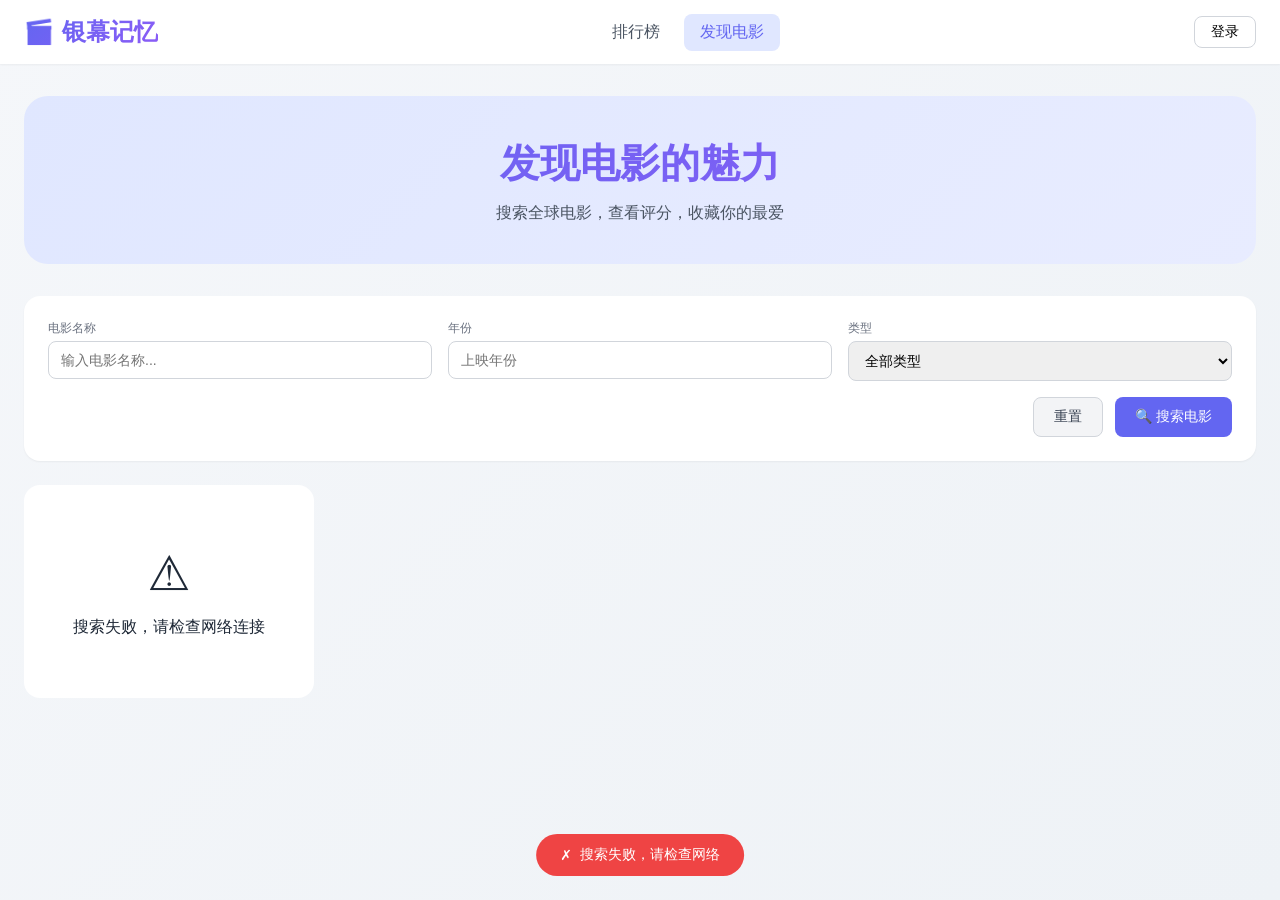
==== src/main/resources/static/dashboard.html @ f0a59bc8 "feat: 完成电影收藏管理系统基础功能 - 实现电影搜索功能（集成TMDB API） - 实现排行榜功能（按评分/按评论数） - 实现用户登录注册功能 - 实现电影收藏、编辑、删除功能 - 实现评价" ====
<!DOCTYPE html>
<html lang="zh-CN">
<head>
  <meta charset="UTF-8">
  <meta name="viewport" content="width=device-width, initial-scale=1.0, user-scalable=yes">
  <title>我的电影 - 银幕记忆</title>
  <link rel="stylesheet" href="css/style.css">
</head>
<body>
<!-- 导航栏 -->
<nav class="navbar">
  <div class="navbar-container">
    <div class="logo" onclick="window.location.href='dashboard.html'">🎬 银幕记忆</div>
    <div class="nav-links">
      <a href="dashboard.html" class="active">我的电影</a>
      <div class="user-info">
        <span class="username" id="username"></span>
        <button class="logout-btn" onclick="logout()">退出</button>
      </div>
    </div>
  </div>
</nav>

<div class="container">
  <!-- 添加电影按钮 -->
  <div style="display: flex; justify-content: space-between; align-items: center; margin-bottom: 20px;">
    <h2>我的电影收藏</h2>
    <button class="btn btn-primary" id="addMovieBtn">+ 添加电影</button>
  </div>

  <!-- 筛选区域 -->
  <div class="filter-section">
    <div class="search-bar">
      <input type="text" id="searchKeyword" class="search-input" placeholder="搜索电影名称...">
      <button class="btn btn-primary" id="searchBtn">搜索</button>
    </div>

    <div id="advancedFilters" style="display: none;">
      <div class="advanced-filters">
        <div class="filter-item">
          <label class="form-label">导演/演员</label>
          <input type="text" id="filterDirector" class="form-input" placeholder="输入导演或演员姓名">
        </div>
        <div class="filter-item">
          <label class="form-label">评分区间</label>
          <select id="filterRating" class="form-select">
            <option value="">全部</option>
            <option value="4.5">4.5星及以上</option>
            <option value="4">4星及以上</option>
            <option value="3.5">3.5星及以上</option>
            <option value="3">3星及以上</option>
          </select>
        </div>
        <div class="filter-item">
          <label class="form-label">地区</label>
          <select id="filterRegion" class="form-select">
            <option value="">全部</option>
            <option value="美国">美国</option>
            <option value="中国">中国</option>
            <option value="日本">日本</option>
            <option value="韩国">韩国</option>
          </select>
        </div>
        <div class="filter-item">
          <label class="form-label">类型</label>
          <select id="filterGenre" class="form-select">
            <option value="">全部</option>
            <option value="动作">动作</option>
            <option value="喜剧">喜剧</option>
            <option value="爱情">爱情</option>
            <option value="科幻">科幻</option>
            <option value="悬疑">悬疑</option>
            <option value="剧情">剧情</option>
            <option value="动画">动画</option>
          </select>
        </div>
      </div>
    </div>

    <div class="filter-actions">
      <button class="btn btn-secondary" id="toggleFiltersBtn">高级筛选</button>
      <button class="btn btn-secondary" id="resetFiltersBtn">重置</button>
      <button class="btn btn-primary" id="applyFiltersBtn">查询</button>
    </div>
  </div>

  <!-- 电影网格 -->
  <div id="moviesGrid" class="movies-grid"></div>

  <!-- 分页 -->
  <div id="pagination" class="pagination"></div>
</div>

<!-- 添加/编辑电影模态框 -->
<div id="movieModal" class="modal">
  <div class="modal-content">
    <div class="modal-header">
      <h3 class="modal-title" id="modalTitle">添加电影</h3>
      <button class="modal-close" id="closeModalBtn">&times;</button>
    </div>
    <div class="modal-body">
      <form id="movieForm">
        <input type="hidden" id="editCollectionId">

        <div class="tabs">
          <button type="button" class="tab-btn active" data-tab="manual">手动录入</button>
          <button type="button" class="tab-btn" data-tab="api">API拉取</button>
        </div>

        <!-- 手动录入 -->
        <div id="manualTab" class="tab-pane active">
          <div class="form-group">
            <label class="form-label">电影名称 *</label>
            <input type="text" id="movieName" class="form-input" placeholder="请输入电影名称">
          </div>
          <div class="form-group">
            <label class="form-label">导演/演员</label>
            <input type="text" id="director" class="form-input" placeholder="请输入导演和演员姓名">
          </div>
          <div class="form-group">
            <label class="form-label">上映年份</label>
            <input type="number" id="year" class="form-input" placeholder="四位数字，如1994">
          </div>
          <div class="form-group">
            <label class="form-label">地区</label>
            <input type="text" id="region" class="form-input" placeholder="如：美国、中国">
          </div>
          <div class="form-group">
            <label class="form-label">类型</label>
            <input type="text" id="genre" class="form-input" placeholder="如：动作、喜剧">
          </div>
          <div class="form-group">
            <label class="form-label">海报链接</label>
            <input type="url" id="posterUrl" class="form-input" placeholder="请输入海报图片URL">
          </div>
        </div>

        <!-- API拉取 -->
        <div id="apiTab" class="tab-pane">
          <div class="form-group">
            <label class="form-label">搜索电影</label>
            <div style="display: flex; gap: 12px;">
              <input type="text" id="apiSearchKeyword" class="form-input" placeholder="输入电影名称">
              <button type="button" class="btn btn-primary" id="searchTMDBBtn">搜索</button>
            </div>
          </div>
          <div id="tmdbResults" style="max-height: 300px; overflow-y: auto;"></div>
        </div>

        <div class="form-group">
          <label class="form-label">个人评分</label>
          <div id="ratingStars"></div>
          <input type="hidden" id="personalRating" value="0">
        </div>

        <div class="form-group">
          <label class="form-label">观影状态</label>
          <select id="watchStatus" class="form-select">
            <option value="想看">想看</option>
            <option value="已看">已看</option>
            <option value="不感兴趣">不感兴趣</option>
          </select>
        </div>

        <div class="form-group">
          <label class="form-label">私人影评</label>
          <textarea id="privateReview" class="form-textarea" placeholder="写下你的私人观影感受（仅自己可见）"></textarea>
        </div>
      </form>
    </div>
    <div class="modal-footer">
      <button class="btn btn-secondary" id="cancelModalBtn">取消</button>
      <button class="btn btn-primary" id="saveMovieBtn">保存</button>
    </div>
  </div>
</div>

<!-- 删除确认模态框 -->
<div id="deleteModal" class="modal">
  <div class="modal-content" style="max-width: 400px;">
    <div class="modal-header">
      <h3 class="modal-title">确认删除</h3>
      <button class="modal-close" id="closeDeleteModalBtn">&times;</button>
    </div>
    <div class="modal-body">
      <p>确定要删除该电影收藏吗？此操作不可恢复。</p>
    </div>
    <div class="modal-footer">
      <button class="btn btn-secondary" id="cancelDeleteBtn">取消</button>
      <button class="btn btn-danger" id="confirmDeleteBtn">确认删除</button>
    </div>
  </div>
</div>

<script src="js/api.js"></script>
<script src="js/common.js"></script>
<script>
  // 全局变量
  let currentMovies = [];
  let currentPage = 1;
  let pageSize = 12;
  let deleteTargetId = null;
  let currentRating = 0;
  let filtersVisible = false;

  // 页面初始化
  document.addEventListener('DOMContentLoaded', () => {
    const user = getCurrentUser();
    if (!user) {
      window.location.href = 'index.html';
      return;
    }
    document.getElementById('username').textContent = user.username || '用户';
    initRatingStars();
    loadMovies();
    bindEvents();
  });

  // 初始化评分星星
  function initRatingStars() {
    const container = document.getElementById('ratingStars');
    if (!container) return;
    container.innerHTML = '';

    for (let i = 1; i <= 5; i++) {
      const star = document.createElement('span');
      star.className = 'star';
      star.innerHTML = '☆';
      star.style.fontSize = '24px';
      star.style.cursor = 'pointer';
      star.onclick = () => setRating(i);
      container.appendChild(star);
    }
  }

  function setRating(value) {
    currentRating = value;
    document.getElementById('personalRating').value = value;
    const stars = document.querySelectorAll('#ratingStars .star');
    stars.forEach((star, index) => {
      star.innerHTML = index < value ? '★' : '☆';
    });
  }

  // 加载电影列表
  async function loadMovies() {
    try {
      const result = await movieAPI.getAllMovies();
      if (result.code === 200) {
        currentMovies = result.data || [];
        renderMovies();
      } else {
        showToast(result.message || '加载失败', 'error');
      }
    } catch (error) {
      console.error('加载电影失败:', error);
      showToast('加载电影列表失败', 'error');
    }
  }

  // 渲染电影网格
  function renderMovies() {
    const start = (currentPage - 1) * pageSize;
    const end = start + pageSize;
    const pageMovies = currentMovies.slice(start, end);
    const grid = document.getElementById('moviesGrid');

    if (pageMovies.length === 0) {
      grid.innerHTML = `
                    <div class="empty-state" style="grid-column: 1/-1;">
                        <div class="empty-state-icon">🎬</div>
                        <p class="empty-state-text">暂无收藏，快去添加电影吧</p>
                        <button class="btn btn-primary" id="emptyAddBtn">+ 添加电影</button>
                    </div>
                `;
      const emptyAddBtn = document.getElementById('emptyAddBtn');
      if (emptyAddBtn) emptyAddBtn.onclick = () => openAddMovieModal();
      document.getElementById('pagination').innerHTML = '';
      return;
    }

    grid.innerHTML = pageMovies.map(movie => `
                <div class="card movie-card" data-movieid="${movie.movieId}">
                    <img src="${movie.posterUrl || 'https://via.placeholder.com/300x400?text=No+Poster'}"
                         class="movie-poster"
                         alt="${escapeHtml(movie.movieName)}"
                         onerror="this.src='https://via.placeholder.com/300x400?text=No+Poster'">
                    <div class="movie-info">
                        <h3 class="movie-title">${escapeHtml(movie.movieName)}</h3>
                        <p class="movie-director">${escapeHtml(movie.director || '未知导演')}</p>
                        <p class="movie-year">${movie.year || '未知年份'}</p>
                        <div style="display: flex; justify-content: space-between; align-items: center; margin-top: 8px;">
                            <div>${renderStars(movie.personalRating || 0, 'small')}</div>
                            <span class="watch-status ${movie.watchStatus}">${movie.watchStatus}</span>
                        </div>
                        <div style="display: flex; gap: 8px; margin-top: 12px;">
                            <button class="btn btn-secondary btn-sm edit-movie" data-id="${movie.collectionId}">编辑</button>
                            <button class="btn btn-danger btn-sm delete-movie" data-id="${movie.collectionId}">删除</button>
                        </div>
                    </div>
                </div>
            `).join('');

    // 绑定卡片点击事件
    document.querySelectorAll('.movie-card').forEach(card => {
      card.onclick = (e) => {
        if (e.target.classList.contains('edit-movie') ||
                e.target.classList.contains('delete-movie')) return;
        const movieId = card.dataset.movieid;
        window.location.href = `movie-detail.html?id=${movieId}`;
      };
    });

    // 绑定编辑按钮
    document.querySelectorAll('.edit-movie').forEach(btn => {
      btn.onclick = (e) => {
        e.stopPropagation();
        openEditMovieModal(parseInt(btn.dataset.id));
      };
    });

    // 绑定删除按钮
    document.querySelectorAll('.delete-movie').forEach(btn => {
      btn.onclick = (e) => {
        e.stopPropagation();
        openDeleteModal(parseInt(btn.dataset.id));
      };
    });

    renderPagination();
  }

  function renderPagination() {
    const totalPages = Math.ceil(currentMovies.length / pageSize);
    if (totalPages <= 1) {
      document.getElementById('pagination').innerHTML = '';
      return;
    }
    let html = '';
    for (let i = 1; i <= totalPages; i++) {
      html += `<button class="page-btn ${i === currentPage ? 'active' : ''}" data-page="${i}">${i}</button>`;
    }
    document.getElementById('pagination').innerHTML = html;
    document.querySelectorAll('.page-btn').forEach(btn => {
      btn.onclick = () => {
        currentPage = parseInt(btn.dataset.page);
        renderMovies();
      };
    });
  }

  // 搜索功能
  async function searchMovies() {
    const keyword = document.getElementById('searchKeyword').value;
    if (!keyword) {
      await loadMovies();
      return;
    }

    try {
      const result = await movieAPI.searchMovies({ keyword });
      if (result.code === 200) {
        currentMovies = result.data || [];
        currentPage = 1;
        renderMovies();
      } else {
        showToast(result.message, 'error');
      }
    } catch (error) {
      console.error('搜索失败:', error);
      showToast('搜索失败', 'error');
    }
  }

  // 高级筛选
  async function applyFilters() {
    const params = {
      director: document.getElementById('filterDirector').value,
      minRating: document.getElementById('filterRating').value,
      region: document.getElementById('filterRegion').value,
      genre: document.getElementById('filterGenre').value
    };

    // 过滤空值
    Object.keys(params).forEach(key => {
      if (!params[key] || params[key] === '全部') {
        delete params[key];
      }
    });

    try {
      const result = await movieAPI.searchMovies(params);
      if (result.code === 200) {
        currentMovies = result.data || [];
        currentPage = 1;
        renderMovies();
      } else {
        showToast(result.message, 'error');
      }
    } catch (error) {
      console.error('筛选失败:', error);
      showToast('筛选失败', 'error');
    }
  }

  function resetFilters() {
    document.getElementById('searchKeyword').value = '';
    document.getElementById('filterDirector').value = '';
    document.getElementById('filterRating').value = '';
    document.getElementById('filterRegion').value = '';
    document.getElementById('filterGenre').value = '';
    loadMovies();
  }

  function toggleAdvancedFilters() {
    const filters = document.getElementById('advancedFilters');
    filtersVisible = !filtersVisible;
    filters.style.display = filtersVisible ? 'block' : 'none';
    document.getElementById('toggleFiltersBtn').textContent = filtersVisible ? '收起筛选' : '高级筛选';
  }

  // 模态框操作
  function openAddMovieModal() {
    document.getElementById('modalTitle').textContent = '添加电影';
    document.getElementById('movieForm').reset();
    document.getElementById('editCollectionId').value = '';
    currentRating = 0;
    updateRatingStarsDisplay();
    document.getElementById('movieModal').classList.add('show');
  }

  function openEditMovieModal(collectionId) {
    const movie = currentMovies.find(m => m.collectionId === collectionId);
    if (!movie) return;

    document.getElementById('modalTitle').textContent = '编辑电影';
    document.getElementById('editCollectionId').value = movie.collectionId;
    document.getElementById('movieName').value = movie.movieName || '';
    document.getElementById('director').value = movie.director || '';
    document.getElementById('year').value = movie.year || '';
    document.getElementById('region').value = movie.region || '';
    document.getElementById('genre').value = movie.genre || '';
    document.getElementById('posterUrl').value = movie.posterUrl || '';
    document.getElementById('watchStatus').value = movie.watchStatus || '想看';
    document.getElementById('privateReview').value = movie.privateReview || '';
    currentRating = movie.personalRating || 0;
    updateRatingStarsDisplay();
    document.getElementById('movieModal').classList.add('show');
  }

  function updateRatingStarsDisplay() {
    const stars = document.querySelectorAll('#ratingStars .star');
    stars.forEach((star, index) => {
      star.innerHTML = index < currentRating ? '★' : '☆';
    });
    document.getElementById('personalRating').value = currentRating;
  }

  function closeMovieModal() {
    document.getElementById('movieModal').classList.remove('show');
  }

  // 保存电影
  async function saveMovie() {
    const collectionId = document.getElementById('editCollectionId').value;

    const movieData = {
      movieName: document.getElementById('movieName').value,
      director: document.getElementById('director').value,
      year: document.getElementById('year').value,
      region: document.getElementById('region').value,
      genre: document.getElementById('genre').value,
      posterUrl: document.getElementById('posterUrl').value,
      personalRating: currentRating,
      watchStatus: document.getElementById('watchStatus').value,
      privateReview: document.getElementById('privateReview').value
    };

    if (!movieData.movieName) {
      showToast('请填写电影名称', 'error');
      return;
    }

    try {
      let result;
      if (collectionId) {
        result = await movieAPI.updateMovie(collectionId, movieData);
      } else {
        result = await movieAPI.addMovie(movieData);
      }

      if (result.code === 200) {
        showToast(result.message, 'success');
        closeMovieModal();
        await loadMovies();
      } else {
        showToast(result.message, 'error');
      }
    } catch (error) {
      console.error('保存失败:', error);
      showToast('保存失败', 'error');
    }
  }

  // 删除电影
  function openDeleteModal(collectionId) {
    deleteTargetId = collectionId;
    document.getElementById('deleteModal').classList.add('show');
  }

  function closeDeleteModal() {
    deleteTargetId = null;
    document.getElementById('deleteModal').classList.remove('show');
  }

  async function confirmDelete() {
    if (!deleteTargetId) return;

    try {
      const result = await movieAPI.deleteMovie(deleteTargetId);
      if (result.code === 200) {
        showToast('删除成功', 'success');
        closeDeleteModal();
        await loadMovies();
      } else {
        showToast(result.message, 'error');
      }
    } catch (error) {
      console.error('删除失败:', error);
      showToast('删除失败', 'error');
    }
  }

  // TMDB 搜索模拟
  async function searchTMDB() {
    const keyword = document.getElementById('apiSearchKeyword').value;
    if (!keyword) {
      showToast('请输入电影名称', 'warning');
      return;
    }

    // 注意：TMDB API 需要后端实现代理调用
    // 这里模拟搜索结果，实际应调用后端 /api/tmdb/search 接口
    showToast('TMDB功能需要后端实现代理接口', 'info');

    const container = document.getElementById('tmdbResults');
    container.innerHTML = `
                <div style="text-align: center; padding: 20px; color: var(--gray-500);">
                    请在后端实现 TMDB API 代理接口<br>
                    接口地址: /api/tmdb/search?keyword=${encodeURIComponent(keyword)}
                </div>
            `;
  }

  function selectTMDBMovie(title, year) {
    document.getElementById('movieName').value = title;
    document.getElementById('year').value = year;
    showToast(`已选择：${title}`, 'success');
  }

  // 标签页切换
  function switchTab(tab) {
    const manualTab = document.getElementById('manualTab');
    const apiTab = document.getElementById('apiTab');
    const tabBtns = document.querySelectorAll('.tab-btn');

    tabBtns.forEach(btn => {
      btn.classList.remove('active');
      if (btn.dataset.tab === tab) btn.classList.add('active');
    });

    if (tab === 'manual') {
      manualTab.classList.add('active');
      apiTab.classList.remove('active');
    } else {
      manualTab.classList.remove('active');
      apiTab.classList.add('active');
    }
  }

  // 绑定事件
  function bindEvents() {
    document.getElementById('addMovieBtn')?.addEventListener('click', openAddMovieModal);
    document.getElementById('searchBtn')?.addEventListener('click', searchMovies);
    document.getElementById('resetFiltersBtn')?.addEventListener('click', resetFilters);
    document.getElementById('applyFiltersBtn')?.addEventListener('click', applyFilters);
    document.getElementById('toggleFiltersBtn')?.addEventListener('click', toggleAdvancedFilters);
    document.getElementById('closeModalBtn')?.addEventListener('click', closeMovieModal);
    document.getElementById('cancelModalBtn')?.addEventListener('click', closeMovieModal);
    document.getElementById('saveMovieBtn')?.addEventListener('click', saveMovie);
    document.getElementById('closeDeleteModalBtn')?.addEventListener('click', closeDeleteModal);
    document.getElementById('cancelDeleteBtn')?.addEventListener('click', closeDeleteModal);
    document.getElementById('confirmDeleteBtn')?.addEventListener('click', confirmDelete);
    document.getElementById('searchTMDBBtn')?.addEventListener('click', searchTMDB);

    document.querySelectorAll('.tab-btn').forEach(btn => {
      btn.addEventListener('click', () => switchTab(btn.dataset.tab));
    });
  }
</script>
</body>
</html>
---- src/main/resources/static/css/style.css ----
/* ==================== 全局样式 ==================== */
* {
  margin: 0;
  padding: 0;
  box-sizing: border-box;
}

:root {
  --primary: #6366f1;
  --primary-dark: #4f46e5;
  --primary-light: #e0e7ff;
  --secondary: #8b5cf6;
  --success: #10b981;
  --danger: #ef4444;
  --warning: #f59e0b;
  --info: #3b82f6;
  --dark: #1f2937;
  --gray-100: #f3f4f6;
  --gray-200: #e5e7eb;
  --gray-300: #d1d5db;
  --gray-400: #9ca3af;
  --gray-500: #6b7280;
  --gray-600: #4b5563;
  --gray-700: #374151;
  --gray-800: #1f2937;
  --white: #ffffff;
  --radius-sm: 8px;
  --radius-md: 12px;
  --radius-lg: 16px;
  --radius-xl: 24px;
  --shadow-sm: 0 1px 2px 0 rgb(0 0 0 / 0.05);
  --shadow-md: 0 4px 6px -1px rgb(0 0 0 / 0.1);
  --shadow-lg: 0 10px 15px -3px rgb(0 0 0 / 0.1);
  --shadow-xl: 0 20px 25px -5px rgb(0 0 0 / 0.1);
}

body {
  font-family: 'Inter', system-ui, -apple-system, 'Segoe UI', sans-serif;
  background: linear-gradient(135deg, #f5f7fa 0%, #eef2f6 100%);
  min-height: 100vh;
  color: var(--dark);
}

/* ==================== 导航栏 ==================== */
.navbar {
  background: var(--white);
  box-shadow: var(--shadow-sm);
  position: sticky;
  top: 0;
  z-index: 100;
}

.navbar-container {
  max-width: 1400px;
  margin: 0 auto;
  padding: 0 24px;
  display: flex;
  justify-content: space-between;
  align-items: center;
  height: 64px;
}

.logo {
  font-size: 1.5rem;
  font-weight: 700;
  background: linear-gradient(135deg, var(--primary), var(--secondary));
  -webkit-background-clip: text;
  background-clip: text;
  color: transparent;
  cursor: pointer;
}

.nav-links {
  display: flex;
  align-items: center;
  gap: 24px;
}

.nav-links a {
  text-decoration: none;
  color: var(--gray-600);
  font-weight: 500;
  transition: color 0.2s;
}

.nav-links a:hover,
.nav-links a.active {
  color: var(--primary);
}

/* 导航菜单（发现电影/我的收藏等） */
.nav-menu {
  display: flex;
  gap: 8px;
  margin-left: 40px;
}

.nav-menu a {
  padding: 8px 16px;
  border-radius: var(--radius-sm);
  text-decoration: none;
  color: var(--gray-600);
  transition: all 0.2s;
}

.nav-menu a:hover,
.nav-menu a.active {
  background: var(--primary-light);
  color: var(--primary);
}

.user-info {
  display: flex;
  align-items: center;
  gap: 16px;
}

.username {
  font-weight: 500;
  color: var(--gray-700);
}

.logout-btn {
  background: none;
  border: 1px solid var(--gray-300);
  padding: 6px 16px;
  border-radius: var(--radius-sm);
  cursor: pointer;
  font-size: 0.875rem;
  transition: all 0.2s;
}

.logout-btn:hover {
  background: var(--danger);
  color: white;
  border-color: var(--danger);
}

/* ==================== 容器 ==================== */
.container {
  max-width: 1400px;
  margin: 0 auto;
  padding: 32px 24px;
}

/* ==================== 卡片 ==================== */
.card {
  background: var(--white);
  border-radius: var(--radius-lg);
  box-shadow: var(--shadow-sm);
  transition: transform 0.2s, box-shadow 0.2s;
}

.card:hover {
  box-shadow: var(--shadow-md);
}

/* ==================== 电影网格 & 卡片 ==================== */
.movies-grid {
  display: grid;
  grid-template-columns: repeat(auto-fill, minmax(260px, 1fr));
  gap: 24px;
  margin-top: 24px;
}

.movie-card {
  cursor: pointer;
  overflow: hidden;
  transition: all 0.3s;
}

.movie-card:hover {
  transform: translateY(-4px);
  box-shadow: var(--shadow-lg);
}

.movie-poster {
  width: 100%;
  height: 360px;
  object-fit: cover;
  border-radius: var(--radius-md);
}

.movie-info {
  padding: 16px;
}

.movie-title {
  font-size: 1.1rem;
  font-weight: 600;
  margin-bottom: 4px;
  overflow: hidden;
  text-overflow: ellipsis;
  white-space: nowrap;
}

.movie-director,
.movie-year {
  font-size: 0.8rem;
  color: var(--gray-500);
}

/* ==================== 表单样式 ==================== */
.form-group {
  margin-bottom: 20px;
}

.form-label {
  display: block;
  font-size: 0.875rem;
  font-weight: 500;
  margin-bottom: 8px;
  color: var(--gray-700);
}

.form-input,
.form-select,
.form-textarea {
  width: 100%;
  padding: 10px 14px;
  border: 1px solid var(--gray-300);
  border-radius: var(--radius-sm);
  font-size: 0.875rem;
  transition: all 0.2s;
}

.form-input:focus,
.form-select:focus,
.form-textarea:focus {
  outline: none;
  border-color: var(--primary);
  box-shadow: 0 0 0 3px var(--primary-light);
}

.form-textarea {
  min-height: 100px;
  resize: vertical;
}

.form-hint {
  display: block;
  font-size: 0.75rem;
  color: var(--gray-400);
  margin-top: 4px;
}

/* ==================== 按钮样式 ==================== */
.btn {
  display: inline-flex;
  align-items: center;
  justify-content: center;
  gap: 8px;
  padding: 10px 20px;
  font-size: 0.875rem;
  font-weight: 500;
  border: none;
  border-radius: var(--radius-sm);
  cursor: pointer;
  transition: all 0.2s;
}

.btn-primary {
  background: var(--primary);
  color: white;
}

.btn-primary:hover {
  background: var(--primary-dark);
  transform: translateY(-1px);
}

.btn-secondary {
  background: var(--gray-100);
  color: var(--gray-700);
  border: 1px solid var(--gray-300);
}

.btn-secondary:hover {
  background: var(--gray-200);
}

.btn-danger {
  background: var(--danger);
  color: white;
}

.btn-danger:hover {
  background: #dc2626;
}

.btn-success {
  background: var(--success);
  color: white;
}

.btn-sm {
  padding: 6px 12px;
  font-size: 0.75rem;
}

.btn-block {
  width: 100%;
}

/* ==================== 筛选区域 ==================== */
.filter-section {
  background: var(--white);
  border-radius: var(--radius-lg);
  padding: 20px;
  margin-bottom: 24px;
}

.search-bar {
  display: flex;
  gap: 12px;
  margin-bottom: 16px;
  width: 100%;
}

.search-bar input {
  flex: 1;
  min-width: 0;  /* 防止 flex 溢出 */
  padding: 10px 14px;
  border: 1px solid var(--gray-300);
  border-radius: var(--radius-sm);
  font-size: 0.875rem;
}

.search-bar input:focus {
  outline: none;
  border-color: var(--primary);
  box-shadow: 0 0 0 3px var(--primary-light);
}

.search-bar .btn {
  flex-shrink: 0;  /* 按钮宽度不变 */
}

.search-input {
  flex: 1;
  padding: 10px 14px;
  border: 1px solid var(--gray-300);
  border-radius: var(--radius-sm);
  font-size: 0.875rem;
}

.advanced-filters {
  display: flex;
  flex-wrap: wrap;
  gap: 16px;
  margin-bottom: 16px;
}

.filter-item {
  flex: 1;
  min-width: 150px;
}

.filter-actions {
  display: flex;
  gap: 12px;
  justify-content: flex-end;
}

/* ==================== 分页 ==================== */
.pagination {
  display: flex;
  justify-content: center;
  gap: 8px;
  margin-top: 32px;
}

.page-btn {
  padding: 8px 14px;
  border: 1px solid var(--gray-300);
  background: var(--white);
  border-radius: var(--radius-sm);
  cursor: pointer;
  transition: all 0.2s;
}

.page-btn:hover {
  border-color: var(--primary);
  color: var(--primary);
}

.page-btn.active {
  background: var(--primary);
  color: white;
  border-color: var(--primary);
}

/* ==================== 星星评分组件 ==================== */
.stars-container {
  display: inline-flex;
  gap: 4px;
}

.star {
  font-size: 20px;
  cursor: pointer;
  transition: all 0.2s;
  color: var(--gray-400);
}

.star.active {
  color: #fbbf24;
}

.star-large {
  font-size: 28px;
}

.star-small {
  font-size: 14px;
}

/* ==================== 模态框 ==================== */
.modal {
  display: none;
  position: fixed;
  top: 0;
  left: 0;
  width: 100%;
  height: 100%;
  background: rgba(0, 0, 0, 0.5);
  z-index: 1000;
  align-items: center;
  justify-content: center;
}

.modal.show {
  display: flex;
}

.modal-content {
  background: var(--white);
  border-radius: var(--radius-lg);
  max-width: 600px;
  width: 90%;
  max-height: 85vh;
  overflow-y: auto;
  animation: modalSlideIn 0.3s ease;
}

@keyframes modalSlideIn {
  from {
    opacity: 0;
    transform: translateY(-30px);
  }
  to {
    opacity: 1;
    transform: translateY(0);
  }
}

.modal-header {
  display: flex;
  justify-content: space-between;
  align-items: center;
  padding: 20px 24px;
  border-bottom: 1px solid var(--gray-200);
}

.modal-title {
  font-size: 1.25rem;
  font-weight: 600;
}

.modal-close {
  background: none;
  border: none;
  font-size: 24px;
  cursor: pointer;
  color: var(--gray-400);
  transition: color 0.2s;
}

.modal-close:hover {
  color: var(--danger);
}

.modal-body {
  padding: 24px;
}

.modal-footer {
  padding: 16px 24px;
  border-top: 1px solid var(--gray-200);
  display: flex;
  justify-content: flex-end;
  gap: 12px;
}

/* ==================== 标签页 ==================== */
.tabs {
  display: flex;
  gap: 12px;
  margin-bottom: 20px;
}

.tab-btn {
  flex: 1;
  padding: 10px;
  background: var(--gray-100);
  border: 1px solid var(--gray-300);
  border-radius: var(--radius-sm);
  cursor: pointer;
  font-size: 0.875rem;
  transition: all 0.2s;
}

.tab-btn.active {
  background: var(--primary);
  color: white;
  border-color: var(--primary);
}

.tab-pane {
  display: none;
}

.tab-pane.active {
  display: block;
}

/* ==================== 评价列表 ==================== */
.comment-list {
  display: flex;
  flex-direction: column;
  gap: 16px;
}

.comment-item {
  background: var(--white);
  border-radius: var(--radius-md);
  padding: 20px;
  box-shadow: var(--shadow-sm);
  transition: box-shadow 0.2s;
}

.comment-item:hover {
  box-shadow: var(--shadow-md);
}

.comment-header {
  display: flex;
  justify-content: space-between;
  align-items: center;
  margin-bottom: 8px;
}

.comment-user {
  font-weight: 600;
  color: var(--primary);
  display: flex;
  align-items: center;
  gap: 8px;
}

.user-avatar {
  width: 32px;
  height: 32px;
  background: linear-gradient(135deg, var(--primary), var(--secondary));
  border-radius: 50%;
  display: flex;
  align-items: center;
  justify-content: center;
  color: white;
  font-weight: 600;
  font-size: 14px;
}

.comment-time {
  font-size: 0.75rem;
  color: var(--gray-400);
}

.comment-rating {
  margin-bottom: 12px;
}

.comment-content {
  line-height: 1.6;
  margin-bottom: 12px;
  color: var(--gray-600);
}

.comment-actions {
  display: flex;
  gap: 8px;
  justify-content: flex-end;
  margin-top: 12px;
  padding-top: 12px;
  border-top: 1px solid var(--gray-100);
}

/* ==================== 观影状态标签 ==================== */
.watch-status {
  display: inline-block;
  padding: 2px 8px;
  border-radius: 20px;
  font-size: 0.7rem;
  font-weight: 500;
}

.watch-status.想看 {
  background: #fef3c7;
  color: #d97706;
}

.watch-status.已看 {
  background: #d1fae5;
  color: #059669;
}

.watch-status.不感兴趣 {
  background: #fee2e2;
  color: #dc2626;
}

/* ==================== Toast 提示 ==================== */
.toast {
  position: fixed;
  bottom: 24px;
  left: 50%;
  transform: translateX(-50%) translateY(100px);
  background: var(--dark);
  color: white;
  padding: 12px 24px;
  border-radius: 40px;
  font-size: 0.875rem;
  z-index: 1100;
  transition: transform 0.3s, opacity 0.3s;
  opacity: 0;
  display: flex;
  align-items: center;
  gap: 8px;
}

.toast.show {
  transform: translateX(-50%) translateY(0);
  opacity: 1;
}

.toast.success {
  background: var(--success);
}

.toast.error {
  background: var(--danger);
}

.toast.warning {
  background: var(--warning);
}

/* ==================== 加载状态 ==================== */
.loading {
  pointer-events: none;
  opacity: 0.6;
}

.spinner {
  width: 16px;
  height: 16px;
  border: 2px solid rgba(255, 255, 255, 0.3);
  border-top-color: white;
  border-radius: 50%;
  animation: spin 0.6s linear infinite;
  display: inline-block;
}

@keyframes spin {
  to {
    transform: rotate(360deg);
  }
}

/* ==================== 电影详情页 ==================== */
.movie-detail-header {
  display: flex;
  flex-wrap: wrap;
  gap: 32px;
  background: var(--white);
  border-radius: var(--radius-lg);
  padding: 32px;
  margin-bottom: 32px;
}

.movie-detail-poster {
  width: 240px;
  height: 360px;
  object-fit: cover;
  border-radius: var(--radius-md);
  box-shadow: var(--shadow-md);
}

.movie-detail-info {
  flex: 1;
}

.movie-detail-title {
  font-size: 2rem;
  font-weight: 700;
  margin-bottom: 12px;
}

.movie-detail-meta {
  color: var(--gray-500);
  margin-bottom: 16px;
}

.movie-detail-meta p {
  margin-bottom: 8px;
}

.average-rating {
  margin-bottom: 16px;
  padding: 12px;
  background: var(--gray-100);
  border-radius: var(--radius-md);
}

.average-rating-label {
  font-weight: 500;
  margin-right: 12px;
}

.my-rating {
  margin-bottom: 20px;
}

/* ==================== 发现电影页面专用样式 ==================== */
.hero-section {
  text-align: center;
  padding: 40px 20px;
  background: linear-gradient(135deg, var(--primary-light), #e8ecff);
  border-radius: var(--radius-xl);
  margin-bottom: 32px;
}

.hero-title {
  font-size: 2.5rem;
  font-weight: 700;
  background: linear-gradient(135deg, var(--primary), var(--secondary));
  -webkit-background-clip: text;
  background-clip: text;
  color: transparent;
  margin-bottom: 12px;
}

.hero-subtitle {
  color: var(--gray-600);
  font-size: 1rem;
}

.search-section {
  background: var(--white);
  border-radius: var(--radius-lg);
  padding: 24px;
  margin-bottom: 24px;
  box-shadow: var(--shadow-sm);
}

.search-row {
  display: flex;
  gap: 16px;
  margin-bottom: 16px;
  flex-wrap: wrap;
}

.search-input-group {
  flex: 1;
  min-width: 200px;
}

.search-input-group label {
  display: block;
  font-size: 0.75rem;
  color: var(--gray-500);
  margin-bottom: 4px;
}

.search-input-group input,
.search-input-group select {
  width: 100%;
  padding: 10px 12px;
  border: 1px solid var(--gray-300);
  border-radius: var(--radius-sm);
  font-size: 0.875rem;
}

.search-actions {
  display: flex;
  gap: 12px;
  justify-content: flex-end;
  margin-top: 16px;
}

.loading-more {
  text-align: center;
  padding: 40px;
}

.login-prompt-modal .modal-content {
  max-width: 380px;
  text-align: center;
}

.login-prompt-icon {
  font-size: 48px;
  margin-bottom: 16px;
}

/* ==================== 登录页面样式 ==================== */
.login-page {
  min-height: 100vh;
  display: flex;
  align-items: center;
  justify-content: center;
  padding: 20px;
  background: linear-gradient(135deg, #f5f7fa 0%, #eef2f6 100%);
}

.login-card {
  background: var(--white);
  border-radius: var(--radius-xl);
  box-shadow: var(--shadow-xl);
  width: 100%;
  max-width: 420px;
  padding: 40px;
}

.login-header {
  text-align: center;
  margin-bottom: 32px;
}

.brand-icon {
  width: 64px;
  height: 64px;
  background: linear-gradient(135deg, var(--primary), var(--secondary));
  margin: 0 auto 16px;
  border-radius: 32px;
  display: flex;
  align-items: center;
  justify-content: center;
  font-size: 32px;
  box-shadow: var(--shadow-md);
}

.login-title {
  font-size: 28px;
  font-weight: 700;
  background: linear-gradient(135deg, var(--primary), var(--secondary));
  -webkit-background-clip: text;
  background-clip: text;
  color: transparent;
  margin-bottom: 8px;
}

.login-subtitle {
  color: var(--gray-500);
  font-size: 14px;
}

.error-message {
  background: #fee2e2;
  color: #991b1b;
  padding: 12px;
  border-radius: var(--radius-md);
  margin-bottom: 20px;
  font-size: 14px;
  display: none;
}

.login-footer {
  text-align: center;
  margin-top: 24px;
  color: var(--gray-500);
  font-size: 14px;
}

.login-footer a {
  color: var(--primary);
  text-decoration: none;
  font-weight: 500;
}

.back-link {
  text-align: center;
  margin-top: 16px;
}

.back-link a {
  color: var(--gray-400);
  text-decoration: none;
  font-size: 13px;
}

/* ==================== 注册页面样式 ==================== */
.register-page {
  min-height: 100vh;
  display: flex;
  align-items: center;
  justify-content: center;
  padding: 20px;
}

.register-card {
  background: var(--white);
  border-radius: var(--radius-xl);
  box-shadow: var(--shadow-xl);
  width: 100%;
  max-width: 480px;
  padding: 40px;
}

.register-header {
  text-align: center;
  margin-bottom: 32px;
}

.register-title {
  font-size: 28px;
  font-weight: 700;
  background: linear-gradient(135deg, var(--primary), var(--secondary));
  -webkit-background-clip: text;
  background-clip: text;
  color: transparent;
  margin-bottom: 8px;
}

.register-subtitle {
  color: var(--gray-500);
  font-size: 14px;
}

.register-footer {
  text-align: center;
  margin-top: 24px;
  color: var(--gray-500);
  font-size: 14px;
}

.register-footer a {
  color: var(--primary);
  text-decoration: none;
  font-weight: 500;
}

.password-strength {
  margin-top: 8px;
  height: 4px;
  background: var(--gray-200);
  border-radius: 2px;
  overflow: hidden;
}

.password-strength-bar {
  height: 100%;
  width: 0%;
  transition: width 0.3s;
}

.password-strength-text {
  font-size: 12px;
  margin-top: 4px;
}

/* ==================== 个人资料页面样式 ==================== */
.profile-card {
  background: var(--white);
  border-radius: var(--radius-xl);
  box-shadow: var(--shadow-lg);
  max-width: 600px;
  margin: 0 auto;
  overflow: hidden;
}

.profile-header {
  background: linear-gradient(135deg, var(--primary), var(--secondary));
  padding: 40px;
  text-align: center;
  color: white;
}

.profile-avatar {
  width: 100px;
  height: 100px;
  background: rgba(255,255,255,0.2);
  border-radius: 50%;
  display: flex;
  align-items: center;
  justify-content: center;
  font-size: 48px;
  margin: 0 auto 16px;
}

.profile-username {
  font-size: 24px;
  font-weight: 600;
}

.profile-body {
  padding: 32px;
}

.info-row {
  display: flex;
  padding: 12px 0;
  border-bottom: 1px solid var(--gray-200);
}

.info-label {
  width: 100px;
  font-weight: 500;
  color: var(--gray-600);
}

.info-value {
  flex: 1;
  color: var(--gray-800);
}

.edit-btn {
  margin-top: 24px;
  width: 100%;
}

.stats-grid {
  display: flex;
  gap: 16px;
  margin-top: 24px;
}

.stat-card {
  flex: 1;
  background: var(--gray-100);
  border-radius: var(--radius-md);
  padding: 16px;
  text-align: center;
}

.stat-number {
  font-size: 28px;
  font-weight: 700;
  color: var(--primary);
}

.stat-label {
  font-size: 12px;
  color: var(--gray-500);
  margin-top: 4px;
}

/* ==================== 空状态 ==================== */
.empty-state {
  text-align: center;
  padding: 60px 20px;
  background: var(--white);
  border-radius: var(--radius-lg);
}

.empty-state-icon {
  font-size: 48px;
  margin-bottom: 16px;
}

.empty-state-text {
  color: var(--gray-500);
  margin-bottom: 20px;
}

/* ==================== 工具类 ==================== */
.text-center {
  text-align: center;
}

.text-muted {
  color: var(--gray-400);
}

.mt-2 {
  margin-top: 8px;
}

.mt-3 {
  margin-top: 16px;
}

.mt-4 {
  margin-top: 24px;
}

.mb-2 {
  margin-bottom: 8px;
}

.mb-3 {
  margin-bottom: 16px;
}

.mb-4 {
  margin-bottom: 24px;
}

/* ==================== 响应式设计 ==================== */
/* ==================== 响应式设计 - 平板 (768px以下) ==================== */
@media (max-width: 768px) {
  /* 导航栏响应式 */
  .navbar-container {
    flex-wrap: wrap;
    height: auto;
    padding: 12px 16px;
    gap: 12px;
  }

  .logo {
    font-size: 1.25rem;
  }

  .nav-menu {
    margin-left: 0;
    order: 2;
    width: 100%;
    justify-content: center;
    flex-wrap: wrap;
  }

  .nav-menu a {
    padding: 6px 12px;
    font-size: 0.875rem;
  }

  .nav-links {
    order: 1;
  }

  /* 容器内边距调整 */
  .container {
    padding: 20px 16px;
  }

  /* 电影网格 - 平板 */
  .movies-grid {
    grid-template-columns: repeat(auto-fill, minmax(180px, 1fr));
    gap: 16px;
  }

  .movie-poster {
    height: 260px;
  }

  /* 电影卡片信息 */
  .movie-title {
    font-size: 0.95rem;
    white-space: normal;
    line-height: 1.3;
    min-height: 2.6em;
  }

  .movie-director,
  .movie-year {
    font-size: 0.7rem;
  }

  /* 搜索区域 */
  .hero-section {
    padding: 30px 16px;
  }

  .hero-title {
    font-size: 1.75rem;
  }

  .hero-subtitle {
    font-size: 0.875rem;
  }

  .search-section {
    padding: 16px;
  }

  .search-row {
    flex-direction: column;
    gap: 12px;
  }

  .search-input-group {
    min-width: auto;
  }

  .search-actions {
    flex-direction: column;
  }

  .search-actions .btn {
    width: 100%;
  }

  /* 筛选区域 */
  .filter-section {
    padding: 16px;
  }

  .search-bar {
    flex-direction: column;
  }

  .search-bar .btn {
    width: 100%;
  }

  .advanced-filters {
    flex-direction: column;
  }

  .filter-actions {
    flex-direction: column;
  }

  .filter-actions .btn {
    width: 100%;
  }

  /* 电影详情页 */
  .movie-detail-header {
    flex-direction: column;
    align-items: center;
    text-align: center;
    padding: 20px;
  }

  .movie-detail-poster {
    width: 180px;
    height: 270px;
  }

  .movie-detail-title {
    font-size: 1.5rem;
  }

  /* 模态框 */
  .modal-content {
    width: 95%;
    margin: 16px;
    max-height: 90vh;
  }

  .modal-body {
    padding: 16px;
  }

  /* 按钮组 */
  .modal-footer {
    flex-direction: column;
  }

  .modal-footer .btn {
    width: 100%;
  }

  /* 分页 */
  .pagination {
    flex-wrap: wrap;
    gap: 6px;
  }

  .page-btn {
    padding: 6px 12px;
    font-size: 0.75rem;
  }

  /* 评论列表 */
  .comment-item {
    padding: 16px;
  }

  .comment-header {
    flex-direction: column;
    align-items: flex-start;
    gap: 4px;
  }

  .comment-actions {
    justify-content: flex-start;
  }

  /* 个人资料页 */
  .profile-card {
    margin: 0 16px;
  }

  .profile-header {
    padding: 30px 20px;
  }

  .profile-avatar {
    width: 80px;
    height: 80px;
    font-size: 36px;
  }

  .profile-username {
    font-size: 1.25rem;
  }

  .profile-body {
    padding: 20px;
  }

  .info-row {
    flex-direction: column;
    gap: 4px;
  }

  .info-label {
    width: auto;
  }

  .stats-grid {
    flex-direction: column;
    gap: 12px;
  }

  /* 登录/注册卡片 */
  .login-card,
  .register-card {
    padding: 24px 20px;
    margin: 0 16px;
  }

  .login-title,
  .register-title {
    font-size: 1.5rem;
  }
}

/* ==================== 响应式设计 - 手机 (480px以下) ==================== */
@media (max-width: 480px) {
  /* 导航栏 */
  .nav-menu {
    gap: 4px;
  }

  .nav-menu a {
    padding: 4px 8px;
    font-size: 0.75rem;
  }

  .username {
    font-size: 0.875rem;
  }

  .logout-btn {
    padding: 4px 12px;
    font-size: 0.75rem;
  }

  /* 电影网格 - 手机 */
  .movies-grid {
    grid-template-columns: repeat(auto-fill, minmax(150px, 1fr));
    gap: 12px;
  }

  .movie-poster {
    height: 220px;
  }

  .movie-info {
    padding: 12px;
  }

  .movie-title {
    font-size: 0.85rem;
  }

  .btn-sm {
    padding: 4px 8px;
    font-size: 0.7rem;
  }

  /* 评分星星 */
  .star {
    font-size: 16px;
  }

  .star-large {
    font-size: 22px;
  }

  /* Toast 提示 */
  .toast {
    left: 16px;
    right: 16px;
    transform: translateX(0);
    width: auto;
    font-size: 0.75rem;
    padding: 10px 16px;
  }

  .toast.show {
    transform: translateX(0);
  }

  /* 空状态 */
  .empty-state {
    padding: 40px 16px;
  }

  .empty-state-icon {
    font-size: 36px;
  }

  /* 电影详情页评分显示 */
  .average-rating {
    font-size: 0.875rem;
  }
}

/* ==================== 响应式设计 - 超大屏幕 (1400px以上) ==================== */
@media (min-width: 1400px) {
  .container {
    max-width: 1400px;
  }

  .movies-grid {
    grid-template-columns: repeat(auto-fill, minmax(280px, 1fr));
    gap: 28px;
  }

  .movie-poster {
    height: 400px;
  }
}

/* 移动端触摸优化 */
@media (max-width: 768px) {
  button,
  .btn,
  .movie-card,
  .page-btn,
  .nav-menu a,
  .modal-close,
  .logout-btn {
    cursor: pointer;
    -webkit-tap-highlight-color: transparent;
  }

  /* 增大可点击区域 */
  .btn-sm {
    min-height: 36px;
  }

  /* 滚动优化 */
  .modal-content {
    -webkit-overflow-scrolling: touch;
  }
}

/* 电影卡片详细信息 */
.movie-director,
.movie-year,
.movie-genre,
.movie-region {
  font-size: 0.75rem;
  color: var(--gray-600);
  margin-bottom: 4px;
  line-height: 1.4;
}

.movie-director strong,
.movie-year strong,
.movie-genre strong,
.movie-region strong {
  color: var(--gray-700);
  margin-right: 4px;
}
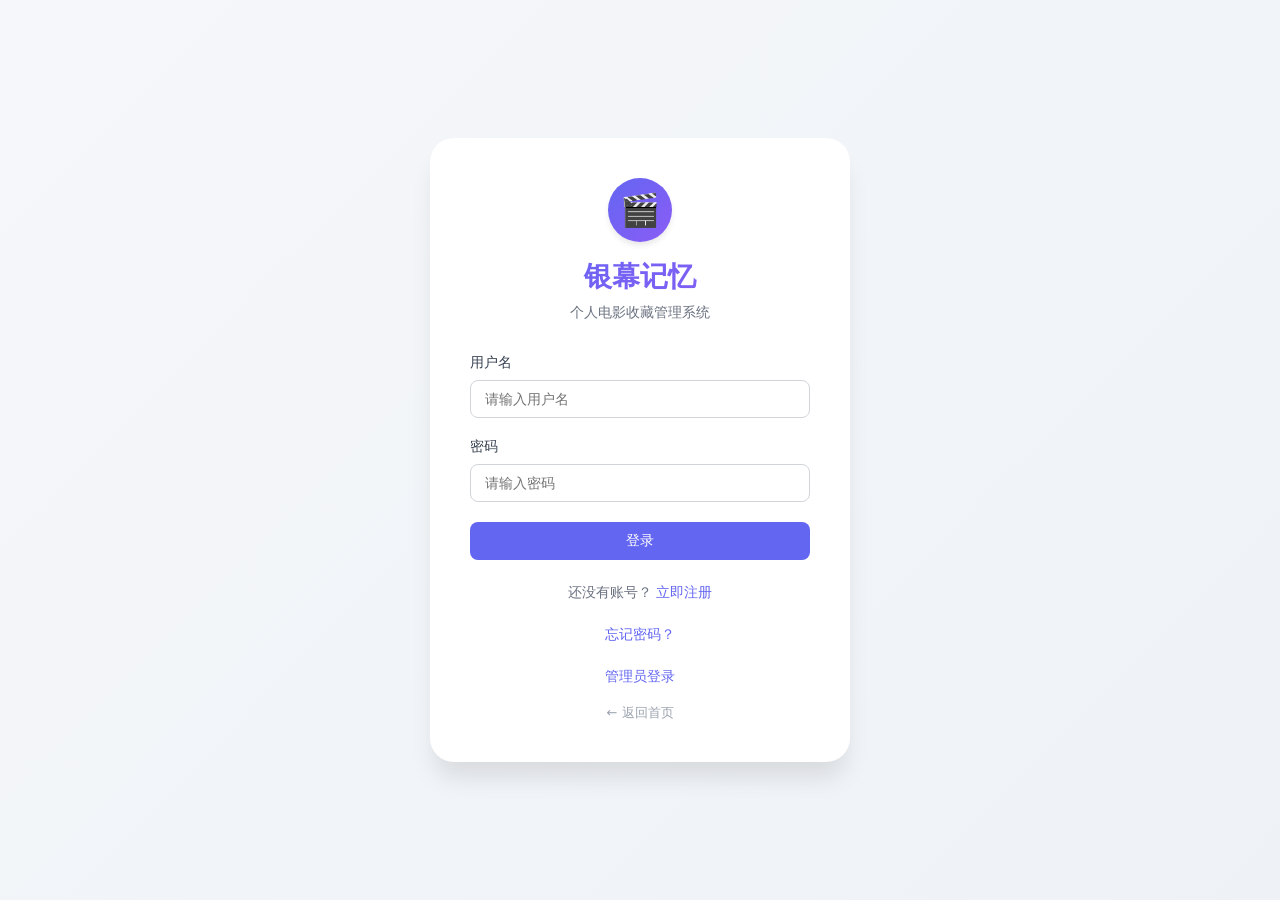
==== commit 9c1e613e: "初始化项目代码" ====
--- a/src/main/resources/static/dashboard.html
+++ b/src/main/resources/static/dashboard.html
@@ -3,16 +3,262 @@
 <head>
   <meta charset="UTF-8">
   <meta name="viewport" content="width=device-width, initial-scale=1.0, user-scalable=yes">
-  <title>我的电影 - 银幕记忆</title>
+  <title>我的电影收藏 - 银幕记忆</title>
   <link rel="stylesheet" href="css/style.css">
+  <style>
+    /* 合并后的专用样式 */
+    .dashboard-layout {
+      display: flex;
+      gap: 24px;
+    }
+
+    /* 左侧文件夹侧边栏 */
+    .categories-sidebar {
+      width: 260px;
+      flex-shrink: 0;
+      position: sticky;
+      top: 80px;
+      height: fit-content;
+    }
+
+    .categories-header {
+      display: flex;
+      justify-content: space-between;
+      align-items: center;
+      margin-bottom: 16px;
+    }
+
+    .categories-header h3 {
+      font-size: 1rem;
+      margin: 0;
+    }
+
+    .category-list {
+      display: flex;
+      flex-direction: column;
+      gap: 4px;
+    }
+
+    .category-item {
+      display: flex;
+      align-items: center;
+      justify-content: space-between;
+      padding: 10px 12px;
+      border-radius: var(--radius-md);
+      cursor: pointer;
+      transition: all 0.2s;
+      background: var(--white);
+    }
+
+    .category-item:hover {
+      background: var(--gray-100);
+    }
+
+    .category-item.active {
+      background: var(--primary-light);
+      color: var(--primary);
+      font-weight: 500;
+    }
+
+    .category-name {
+      display: flex;
+      align-items: center;
+      gap: 8px;
+      flex: 1;
+      font-size: 0.9rem;
+    }
+
+    .category-count {
+      background: var(--gray-200);
+      padding: 2px 8px;
+      border-radius: 20px;
+      font-size: 11px;
+      margin-left: 8px;
+    }
+
+    .category-actions {
+      display: flex;
+      gap: 4px;
+      opacity: 0;
+      transition: opacity 0.2s;
+    }
+
+    .category-item:hover .category-actions {
+      opacity: 1;
+    }
+
+    .category-edit-btn,
+    .category-delete-btn {
+      background: none;
+      border: none;
+      cursor: pointer;
+      font-size: 12px;
+      padding: 4px 6px;
+      border-radius: var(--radius-sm);
+      transition: all 0.2s;
+    }
+
+    .category-edit-btn:hover {
+      background: var(--gray-200);
+    }
+
+    .category-delete-btn:hover {
+      background: #fee2e2;
+      color: var(--danger);
+    }
+
+    /* 右侧主内容区 */
+    .main-content {
+      flex: 1;
+      min-width: 0;
+    }
+
+    /* 批量操作栏 */
+    .batch-actions {
+      background: var(--white);
+      border-radius: var(--radius-lg);
+      padding: 12px 20px;
+      margin-bottom: 20px;
+      display: flex;
+      align-items: center;
+      justify-content: space-between;
+      flex-wrap: wrap;
+      gap: 12px;
+      box-shadow: var(--shadow-sm);
+    }
+
+    .batch-actions-left {
+      display: flex;
+      align-items: center;
+      gap: 16px;
+    }
+
+    .select-all-checkbox {
+      display: flex;
+      align-items: center;
+      gap: 8px;
+      cursor: pointer;
+      font-size: 0.875rem;
+    }
+
+    .batch-actions-right {
+      display: flex;
+      gap: 12px;
+    }
+
+    .movie-card {
+      position: relative;
+      cursor: pointer;
+    }
+
+    .movie-card.selected {
+      border: 2px solid var(--primary);
+      box-shadow: 0 0 0 2px var(--primary-light);
+    }
+
+    .movie-checkbox {
+      position: absolute;
+      top: 12px;
+      right: 12px;
+      width: 28px;
+      height: 28px;
+      background: var(--white);
+      border-radius: 50%;
+      display: flex;
+      align-items: center;
+      justify-content: center;
+      box-shadow: var(--shadow-sm);
+      z-index: 10;
+    }
+
+    .movie-checkbox input {
+      width: 18px;
+      height: 18px;
+      cursor: pointer;
+    }
+
+    /* 移动菜单样式 */
+    .move-category-list {
+      display: flex;
+      flex-direction: column;
+      gap: 8px;
+    }
+
+    .move-category-item {
+      padding: 12px 16px;
+      cursor: pointer;
+      border-radius: var(--radius-sm);
+      transition: background 0.2s;
+      display: flex;
+      align-items: center;
+      gap: 8px;
+    }
+
+    .move-category-item:hover {
+      background: var(--gray-100);
+    }
+
+    /* 添加电影按钮区域 */
+    .header-actions {
+      display: flex;
+      justify-content: space-between;
+      align-items: center;
+      margin-bottom: 20px;
+      flex-wrap: wrap;
+      gap: 16px;
+    }
+
+    .header-actions h2 {
+      margin: 0;
+    }
+
+    .header-buttons {
+      display: flex;
+      gap: 12px;
+    }
+
+    /* 响应式 */
+    @media (max-width: 768px) {
+      .dashboard-layout {
+        flex-direction: column;
+      }
+      .categories-sidebar {
+        width: 100%;
+        position: static;
+      }
+      .category-actions {
+        opacity: 1;
+      }
+      .batch-actions {
+        flex-direction: column;
+        align-items: stretch;
+      }
+      .batch-actions-right {
+        justify-content: flex-end;
+      }
+      .header-actions {
+        flex-direction: column;
+        align-items: stretch;
+      }
+      .header-buttons {
+        justify-content: flex-end;
+      }
+    }
+  </style>
 </head>
 <body>
 <!-- 导航栏 -->
 <nav class="navbar">
   <div class="navbar-container">
-    <div class="logo" onclick="window.location.href='dashboard.html'">🎬 银幕记忆</div>
+    <div class="logo" onclick="window.location.href='index.html'">🎬 银幕记忆</div>
+    <div class="nav-menu">
+      <a href="top-rated.html">排行榜</a>
+      <a href="index.html">发现电影</a>
+      <a href="dashboard.html" class="active">我的收藏</a>
+      <a href="my-comments.html">我的评价</a>
+      <a href="profile.html">个人资料</a>
+    </div>
     <div class="nav-links">
-      <a href="dashboard.html" class="active">我的电影</a>
       <div class="user-info">
         <span class="username" id="username"></span>
         <button class="logout-btn" onclick="logout()">退出</button>
@@ -22,129 +268,248 @@
 </nav>
 
 <div class="container">
-  <!-- 添加电影按钮 -->
-  <div style="display: flex; justify-content: space-between; align-items: center; margin-bottom: 20px;">
-    <h2>我的电影收藏</h2>
-    <button class="btn btn-primary" id="addMovieBtn">+ 添加电影</button>
-  </div>
-
-  <!-- 筛选区域 -->
-  <div class="filter-section">
-    <div class="search-bar">
-      <input type="text" id="searchKeyword" class="search-input" placeholder="搜索电影名称...">
-      <button class="btn btn-primary" id="searchBtn">搜索</button>
-    </div>
-
-    <div id="advancedFilters" style="display: none;">
-      <div class="advanced-filters">
-        <div class="filter-item">
-          <label class="form-label">导演/演员</label>
-          <input type="text" id="filterDirector" class="form-input" placeholder="输入导演或演员姓名">
-        </div>
-        <div class="filter-item">
-          <label class="form-label">评分区间</label>
-          <select id="filterRating" class="form-select">
-            <option value="">全部</option>
-            <option value="4.5">4.5星及以上</option>
-            <option value="4">4星及以上</option>
-            <option value="3.5">3.5星及以上</option>
-            <option value="3">3星及以上</option>
-          </select>
-        </div>
-        <div class="filter-item">
-          <label class="form-label">地区</label>
-          <select id="filterRegion" class="form-select">
-            <option value="">全部</option>
-            <option value="美国">美国</option>
-            <option value="中国">中国</option>
-            <option value="日本">日本</option>
-            <option value="韩国">韩国</option>
-          </select>
-        </div>
-        <div class="filter-item">
-          <label class="form-label">类型</label>
-          <select id="filterGenre" class="form-select">
-            <option value="">全部</option>
-            <option value="动作">动作</option>
-            <option value="喜剧">喜剧</option>
-            <option value="爱情">爱情</option>
-            <option value="科幻">科幻</option>
-            <option value="悬疑">悬疑</option>
-            <option value="剧情">剧情</option>
-            <option value="动画">动画</option>
-          </select>
+  <div class="dashboard-layout">
+    <!-- 左侧：文件夹侧边栏 -->
+    <div class="categories-sidebar">
+      <div class="card" style="padding: 16px;">
+        <div class="categories-header">
+          <h3>📁 我的文件夹</h3>
+          <button class="btn btn-primary btn-sm" id="createCategoryBtn">+ 新建</button>
+        </div>
+        <div id="categoryList" class="category-list">
+          <div style="text-align: center; padding: 20px; color: var(--gray-400);">加载中...</div>
         </div>
       </div>
     </div>
 
-    <div class="filter-actions">
-      <button class="btn btn-secondary" id="toggleFiltersBtn">高级筛选</button>
-      <button class="btn btn-secondary" id="resetFiltersBtn">重置</button>
-      <button class="btn btn-primary" id="applyFiltersBtn">查询</button>
+    <!-- 右侧：主要内容区 -->
+    <div class="main-content">
+      <!-- 头部操作栏 -->
+      <div class="header-actions">
+        <h2>我的电影收藏</h2>
+        <div class="header-buttons">
+          <button class="btn btn-secondary" id="batchModeBtn">📌 批量操作</button>
+          <button class="btn btn-primary" id="addMovieBtn">+ 添加电影</button>
+        </div>
+      </div>
+
+      <!-- 批量操作栏（默认隐藏） -->
+      <div id="batchActionsBar" class="batch-actions" style="display: none;">
+        <div class="batch-actions-left">
+          <label class="select-all-checkbox">
+            <input type="checkbox" id="selectAllCheckbox"> 全选
+          </label>
+          <span id="selectedCount" style="color: var(--gray-600);">已选择 0 项</span>
+        </div>
+        <div class="batch-actions-right">
+          <button class="btn btn-secondary btn-sm" id="batchMoveBtn">📁 批量移动</button>
+          <button class="btn btn-danger btn-sm" id="batchDeleteBtn">🗑️ 批量删除</button>
+          <button class="btn btn-secondary btn-sm" id="exitBatchModeBtn">取消</button>
+        </div>
+      </div>
+
+      <!-- 筛选区域 -->
+      <div class="filter-section">
+        <div class="search-bar">
+          <input type="text" id="searchKeyword" class="search-input" placeholder="搜索电影名称...">
+          <button class="btn btn-primary" id="searchBtn">搜索</button>
+        </div>
+
+        <div id="advancedFilters" style="display: none;">
+          <div class="advanced-filters">
+            <!-- 导演/演员筛选 -->
+            <div class="filter-item">
+              <label class="form-label">导演/演员</label>
+              <input type="text" id="filterDirector" class="form-input" placeholder="输入导演或演员姓名">
+            </div>
+
+            <!-- 评分区间 - 更细致的选项 -->
+            <div class="filter-item">
+              <label class="form-label">评分区间</label>
+              <select id="filterRating" class="form-select">
+                <option value="">全部</option>
+                <option value="5">5星 (神作)</option>
+                <option value="4.5">4.5星及以上</option>
+                <option value="4">4星及以上 (推荐)</option>
+                <option value="3.5">3.5星及以上</option>
+                <option value="3">3星及以上 (还行)</option>
+                <option value="2">2星及以上 (一般)</option>
+                <option value="1">1星及以上 (较差)</option>
+              </select>
+            </div>
+
+            <!-- 观影状态筛选 - 新增 -->
+            <div class="filter-item">
+              <label class="form-label">观影状态</label>
+              <select id="filterWatchStatus" class="form-select">
+                <option value="">全部</option>
+                <option value="想看">想看</option>
+                <option value="已看">已看</option>
+                <option value="不感兴趣">不感兴趣</option>
+              </select>
+            </div>
+
+            <!-- 年份区间筛选 - 新增 -->
+            <div class="filter-item">
+              <label class="form-label">年份区间</label>
+              <select id="filterYearRange" class="form-select">
+                <option value="">全部</option>
+                <option value="2020-2026">2020-2026年</option>
+                <option value="2010-2019">2010-2019年</option>
+                <option value="2000-2009">2000-2009年</option>
+                <option value="1990-1999">1990-1999年</option>
+                <option value="1980-1989">1980-1989年</option>
+                <option value="1970-1979">1970-1979年</option>
+                <option value="-1970">1970年以前</option>
+              </select>
+            </div>
+
+            <!-- 地区 - 扩充选项 -->
+            <div class="filter-item">
+              <label class="form-label">地区</label>
+              <select id="filterRegion" class="form-select">
+                <option value="">全部</option>
+                <option value="美国">🇺🇸 美国</option>
+                <option value="中国">🇨🇳 中国</option>
+                <option value="日本">🇯🇵 日本</option>
+                <option value="韩国">🇰🇷 韩国</option>
+                <option value="英国">🇬🇧 英国</option>
+                <option value="法国">🇫🇷 法国</option>
+                <option value="德国">🇩🇪 德国</option>
+                <option value="意大利">🇮🇹 意大利</option>
+                <option value="西班牙">🇪🇸 西班牙</option>
+                <option value="印度">🇮🇳 印度</option>
+                <option value="俄罗斯">🇷🇺 俄罗斯</option>
+                <option value="加拿大">🇨🇦 加拿大</option>
+                <option value="澳大利亚">🇦🇺 澳大利亚</option>
+                <option value="泰国">🇹🇭 泰国</option>
+                <option value="中国香港">🇭🇰 中国香港</option>
+                <option value="中国台湾">🇨🇳 中国台湾</option>
+              </select>
+            </div>
+
+            <!-- 类型 - 扩充选项 -->
+            <div class="filter-item">
+              <label class="form-label">类型</label>
+              <select id="filterGenre" class="form-select">
+                <option value="">全部</option>
+                <option value="动作">⚔️ 动作</option>
+                <option value="喜剧">😄 喜剧</option>
+                <option value="爱情">💕 爱情</option>
+                <option value="科幻">🚀 科幻</option>
+                <option value="悬疑">🔍 悬疑</option>
+                <option value="剧情">📖 剧情</option>
+                <option value="动画">🎨 动画</option>
+                <option value="恐怖">👻 恐怖</option>
+                <option value="惊悚">😱 惊悚</option>
+                <option value="犯罪">🚔 犯罪</option>
+                <option value="冒险">🏔️ 冒险</option>
+                <option value="奇幻">✨ 奇幻</option>
+                <option value="历史">📜 历史</option>
+                <option value="战争">⚔️ 战争</option>
+                <option value="西部">🤠 西部</option>
+                <option value="音乐">🎵 音乐</option>
+                <option value="纪录片">📹 纪录片</option>
+                <option value="家庭">👨‍👩‍👧‍👦 家庭</option>
+                <option value="同性">🏳️‍🌈 同性</option>
+                <option value="歌舞">💃 歌舞</option>
+                <option value="传记">📚 传记</option>
+                <option value="运动">⚽ 运动</option>
+                <option value="黑色电影">🖤 黑色电影</option>
+              </select>
+            </div>
+
+            <!-- 排序方式 - 新增 -->
+            <div class="filter-item">
+              <label class="form-label">排序方式</label>
+              <select id="filterSortBy" class="form-select">
+                <option value="create_time_desc">最新添加</option>
+                <option value="create_time_asc">最早添加</option>
+                <option value="personal_rating_desc">评分最高</option>
+                <option value="personal_rating_asc">评分最低</option>
+                <option value="year_desc">年份最新</option>
+                <option value="year_asc">年份最老</option>
+                <option value="movie_name_asc">名称 A-Z</option>
+                <option value="movie_name_desc">名称 Z-A</option>
+              </select>
+            </div>
+          </div>
+        </div>
+
+        <div class="filter-actions">
+          <button class="btn btn-secondary" id="toggleFiltersBtn">高级筛选</button>
+          <button class="btn btn-secondary" id="resetFiltersBtn">重置</button>
+          <button class="btn btn-primary" id="applyFiltersBtn">查询</button>
+        </div>
+      </div>
+
+      <!-- 电影网格 -->
+      <div id="moviesGrid" class="movies-grid"></div>
+
+      <!-- 分页 -->
+      <div id="pagination" class="pagination"></div>
     </div>
   </div>
-
-  <!-- 电影网格 -->
-  <div id="moviesGrid" class="movies-grid"></div>
-
-  <!-- 分页 -->
-  <div id="pagination" class="pagination"></div>
 </div>
 
 <!-- 添加/编辑电影模态框 -->
+<!-- 编辑电影模态框（修改版：电影信息只读，只允许编辑个人内容） -->
 <div id="movieModal" class="modal">
   <div class="modal-content">
     <div class="modal-header">
-      <h3 class="modal-title" id="modalTitle">添加电影</h3>
+      <h3 class="modal-title" id="modalTitle">编辑电影</h3>
       <button class="modal-close" id="closeModalBtn">&times;</button>
     </div>
     <div class="modal-body">
       <form id="movieForm">
         <input type="hidden" id="editCollectionId">
 
-        <div class="tabs">
-          <button type="button" class="tab-btn active" data-tab="manual">手动录入</button>
-          <button type="button" class="tab-btn" data-tab="api">API拉取</button>
-        </div>
-
-        <!-- 手动录入 -->
-        <div id="manualTab" class="tab-pane active">
-          <div class="form-group">
-            <label class="form-label">电影名称 *</label>
-            <input type="text" id="movieName" class="form-input" placeholder="请输入电影名称">
-          </div>
-          <div class="form-group">
-            <label class="form-label">导演/演员</label>
-            <input type="text" id="director" class="form-input" placeholder="请输入导演和演员姓名">
-          </div>
-          <div class="form-group">
-            <label class="form-label">上映年份</label>
-            <input type="number" id="year" class="form-input" placeholder="四位数字，如1994">
-          </div>
-          <div class="form-group">
-            <label class="form-label">地区</label>
-            <input type="text" id="region" class="form-input" placeholder="如：美国、中国">
-          </div>
-          <div class="form-group">
-            <label class="form-label">类型</label>
-            <input type="text" id="genre" class="form-input" placeholder="如：动作、喜剧">
-          </div>
-          <div class="form-group">
-            <label class="form-label">海报链接</label>
-            <input type="url" id="posterUrl" class="form-input" placeholder="请输入海报图片URL">
-          </div>
-        </div>
-
-        <!-- API拉取 -->
-        <div id="apiTab" class="tab-pane">
-          <div class="form-group">
-            <label class="form-label">搜索电影</label>
-            <div style="display: flex; gap: 12px;">
-              <input type="text" id="apiSearchKeyword" class="form-input" placeholder="输入电影名称">
-              <button type="button" class="btn btn-primary" id="searchTMDBBtn">搜索</button>
+        <!-- 电影基本信息区域（只读显示） -->
+        <div class="movie-info-display" style="background: var(--gray-100); border-radius: var(--radius-md); padding: 16px; margin-bottom: 20px;">
+          <div style="display: flex; gap: 16px; flex-wrap: wrap;">
+            <!-- 海报缩略图 -->
+            <img id="displayPoster" src="" alt="电影海报" style="width: 80px; height: 120px; object-fit: cover; border-radius: var(--radius-sm);">
+            <div style="flex: 1;">
+              <h4 id="displayMovieName" style="margin: 0 0 8px 0; color: var(--primary);"></h4>
+              <p style="margin: 4px 0; font-size: 0.875rem;"><strong>导演：</strong><span id="displayDirector"></span></p>
+              <p style="margin: 4px 0; font-size: 0.875rem;"><strong>年份：</strong><span id="displayYear"></span></p>
+              <p style="margin: 4px 0; font-size: 0.875rem;"><strong>地区：</strong><span id="displayRegion"></span></p>
+              <p style="margin: 4px 0; font-size: 0.875rem;"><strong>类型：</strong><span id="displayGenre"></span></p>
             </div>
           </div>
+        </div>
+
+        <!-- 用户可编辑的个人信息区域 -->
+        <div class="user-edit-area">
+          <h4 style="margin-bottom: 16px; font-size: 1rem;">我的记录</h4>
+
+          <div class="form-group">
+            <label class="form-label">我的评分</label>
+            <div id="ratingStars"></div>
+            <input type="hidden" id="personalRating" value="0">
+          </div>
+
+          <div class="form-group">
+            <label class="form-label">观影状态</label>
+            <select id="watchStatus" class="form-select">
+              <option value="想看">想看</option>
+              <option value="已看">已看</option>
+              <option value="不感兴趣">不感兴趣</option>
+            </select>
+          </div>
+
+          <div class="form-group">
+            <label class="form-label">私人笔记 <span style="font-size: 0.75rem; color: var(--gray-500);">（仅自己可见）</span></label>
+            <textarea id="privateReview" class="form-textarea" placeholder="写下你的私人观影感受..." rows="4"></textarea>
+          </div>
           <div id="tmdbResults" style="max-height: 300px; overflow-y: auto;"></div>
+        </div>
+
+        <div class="form-group">
+          <label class="form-label">所属文件夹</label>
+          <select id="categoryId" class="form-select">
+            <option value="">默认收藏</option>
+          </select>
         </div>
 
         <div class="form-group">
@@ -170,7 +535,7 @@
     </div>
     <div class="modal-footer">
       <button class="btn btn-secondary" id="cancelModalBtn">取消</button>
-      <button class="btn btn-primary" id="saveMovieBtn">保存</button>
+      <button class="btn btn-primary" id="saveMovieBtn">保存修改</button>
     </div>
   </div>
 </div>
@@ -192,63 +557,502 @@
   </div>
 </div>
 
+<!-- 移动电影模态框 -->
+<div id="moveModal" class="modal">
+  <div class="modal-content" style="max-width: 350px;">
+    <div class="modal-header">
+      <h3 class="modal-title">移动到文件夹</h3>
+      <button class="modal-close" id="closeMoveModalBtn">&times;</button>
+    </div>
+    <div class="modal-body" id="moveCategoryList"></div>
+  </div>
+</div>
+
+<!-- 编辑文件夹模态框 -->
+<div id="editCategoryModal" class="modal">
+  <div class="modal-content" style="max-width: 350px;">
+    <div class="modal-header">
+      <h3 class="modal-title">编辑文件夹</h3>
+      <button class="modal-close" id="closeEditCategoryModalBtn">&times;</button>
+    </div>
+    <div class="modal-body">
+      <div class="form-group">
+        <label class="form-label">文件夹名称</label>
+        <input type="text" id="editCategoryName" class="form-input" placeholder="请输入文件夹名称">
+      </div>
+    </div>
+    <div class="modal-footer">
+      <button class="btn btn-secondary" id="cancelEditCategoryBtn">取消</button>
+      <button class="btn btn-primary" id="confirmEditCategoryBtn">保存</button>
+    </div>
+  </div>
+</div>
+
 <script src="js/api.js"></script>
 <script src="js/common.js"></script>
 <script>
-  // 全局变量
+  // ========== 全局变量 ==========
   let currentMovies = [];
   let currentPage = 1;
   let pageSize = 12;
   let deleteTargetId = null;
   let currentRating = 0;
   let filtersVisible = false;
-
-  // 页面初始化
-  document.addEventListener('DOMContentLoaded', () => {
+  let allMovies = [];
+
+  // 文件夹相关
+  let currentCategoryId = null;
+  let categories = [];
+  let selectedCollectionIds = new Set();
+  let batchMode = false;
+  let pendingMoveCollectionIds = [];
+  let editingCategoryId = null;
+
+  // ========== 初始化 ==========
+  document.addEventListener('DOMContentLoaded', async () => {
     const user = getCurrentUser();
     if (!user) {
-      window.location.href = 'index.html';
+      sessionStorage.setItem('redirectAfterLogin', window.location.href);
+      window.location.href = 'login.html';
       return;
     }
     document.getElementById('username').textContent = user.username || '用户';
+
     initRatingStars();
-    loadMovies();
+    await loadCategories();
+    await loadMovies();
     bindEvents();
   });
 
-  // 初始化评分星星
+  // ========== 评分星星组件 ==========
   function initRatingStars() {
     const container = document.getElementById('ratingStars');
     if (!container) return;
     container.innerHTML = '';
+    currentRating = 0;
 
     for (let i = 1; i <= 5; i++) {
       const star = document.createElement('span');
       star.className = 'star';
-      star.innerHTML = '☆';
-      star.style.fontSize = '24px';
+      star.setAttribute('data-value', i);
+      star.innerHTML = '★';
+      star.style.fontSize = '32px';
       star.style.cursor = 'pointer';
-      star.onclick = () => setRating(i);
+      star.style.display = 'inline-block';
+      star.style.position = 'relative';
+
+      updateStarDisplay(star, i, currentRating);
+
+      star.onclick = (function(starValue) {
+        return function(e) {
+          const rect = this.getBoundingClientRect();
+          const mouseX = e.clientX - rect.left;
+          const starWidth = rect.width;
+          const isHalf = mouseX < starWidth / 2;
+          let newRating = starValue;
+          if (isHalf) {
+            newRating = starValue - 0.5;
+            if (newRating < 0) newRating = 0;
+          }
+          setRating(newRating);
+        };
+      })(i);
+
+      star.onmousemove = (function(starValue) {
+        return function(e) {
+          const rect = this.getBoundingClientRect();
+          const mouseX = e.clientX - rect.left;
+          const starWidth = rect.width;
+          const isHalf = mouseX < starWidth / 2;
+          const previewValue = isHalf ? starValue - 0.5 : starValue;
+          previewRating(previewValue);
+        };
+      })(i);
+
+      star.onmouseleave = () => resetStarsDisplay();
       container.appendChild(star);
+    }
+
+    if (!document.getElementById('ratingValueDisplay')) {
+      const ratingDisplay = document.createElement('div');
+      ratingDisplay.id = 'ratingValueDisplay';
+      ratingDisplay.className = 'rating-value-display';
+      ratingDisplay.innerHTML = '当前评分：<span id="currentRatingDisplay">0</span> 分';
+      container.parentNode.appendChild(ratingDisplay);
+    }
+  }
+
+  function updateStarDisplay(star, starValue, rating) {
+    star.classList.remove('half-star');
+    star.style.color = '';
+    if (rating >= starValue) {
+      star.style.color = '#fbbf24';
+    } else if (rating >= starValue - 0.5) {
+      star.classList.add('half-star');
+      star.style.color = '#d1d5db';
+    } else {
+      star.style.color = '#d1d5db';
+    }
+  }
+
+  function previewRating(previewValue) {
+    const allStars = document.querySelectorAll('#ratingStars .star');
+    allStars.forEach((star, index) => {
+      const starValue = index + 1;
+      star.classList.remove('half-star');
+      if (previewValue >= starValue) {
+        star.style.color = '#fbbf24';
+      } else if (previewValue >= starValue - 0.5) {
+        star.classList.add('half-star');
+        star.style.color = '#d1d5db';
+      } else {
+        star.style.color = '#d1d5db';
+      }
+    });
+    const ratingDisplay = document.getElementById('currentRatingDisplay');
+    if (ratingDisplay) {
+      ratingDisplay.textContent = previewValue.toFixed(1);
+      ratingDisplay.style.color = '#f59e0b';
+    }
+  }
+
+  function resetStarsDisplay() {
+    const allStars = document.querySelectorAll('#ratingStars .star');
+    allStars.forEach((star, index) => {
+      const starValue = index + 1;
+      updateStarDisplay(star, starValue, currentRating);
+    });
+    const ratingDisplay = document.getElementById('currentRatingDisplay');
+    if (ratingDisplay) {
+      ratingDisplay.textContent = currentRating.toFixed(1);
+      ratingDisplay.style.color = '';
     }
   }
 
   function setRating(value) {
     currentRating = value;
     document.getElementById('personalRating').value = value;
-    const stars = document.querySelectorAll('#ratingStars .star');
-    stars.forEach((star, index) => {
-      star.innerHTML = index < value ? '★' : '☆';
-    });
-  }
-
-  // 加载电影列表
+    const allStars = document.querySelectorAll('#ratingStars .star');
+    allStars.forEach((star, index) => {
+      const starValue = index + 1;
+      updateStarDisplay(star, starValue, currentRating);
+    });
+    const ratingDisplay = document.getElementById('currentRatingDisplay');
+    if (ratingDisplay) {
+      ratingDisplay.textContent = currentRating.toFixed(1);
+    }
+  }
+
+  function updateRatingStarsDisplay() {
+    const allStars = document.querySelectorAll('#ratingStars .star');
+    allStars.forEach((star, index) => {
+      const starValue = index + 1;
+      updateStarDisplay(star, starValue, currentRating);
+    });
+    const ratingDisplay = document.getElementById('currentRatingDisplay');
+    if (ratingDisplay) {
+      ratingDisplay.textContent = currentRating.toFixed(1);
+    }
+    document.getElementById('personalRating').value = currentRating;
+  }
+
+  // ========== 文件夹管理 ==========
+  async function loadCategories() {
+    try {
+      const result = await movieAPI.getCategories();
+      if (result.code === 200) {
+        categories = result.data || [];
+        renderCategoryList();
+      }
+    } catch (error) {
+      console.error('加载文件夹失败:', error);
+    }
+  }
+
+  async function loadCategoryOptions() {
+    try {
+      const result = await movieAPI.getCategories();
+      if (result.code === 200 && result.data) {
+        const select = document.getElementById('categoryId');
+        const currentValue = select.value;
+        select.innerHTML = '<option value="">默认收藏</option>';
+        result.data.forEach(cat => {
+          select.innerHTML += `<option value="${cat.categoryId}">${escapeHtml(cat.categoryName)}</option>`;
+        });
+        select.value = currentValue;
+      }
+    } catch (error) {
+      console.error('加载文件夹选项失败:', error);
+    }
+  }
+
+  function renderCategoryList() {
+    const container = document.getElementById('categoryList');
+    if (!container) return;
+
+    // 使用 allMovies 统计全部电影数量，而不是 currentMovies
+    const totalMovieCount = allMovies.length;
+
+    let html = `
+      <div class="category-item ${currentCategoryId === null ? 'active' : ''}" data-category-id="">
+        <div class="category-name">
+          <span>📚</span>
+          <span>全部电影</span>
+          <span class="category-count">${totalMovieCount}</span>
+        </div>
+      </div>
+    `;
+
+    categories.forEach(cat => {
+      // 使用 allMovies 统计每个文件夹的电影数量
+      const count = allMovies.filter(m => m.categoryId === cat.categoryId).length;
+      html += `
+        <div class="category-item ${currentCategoryId === cat.categoryId ? 'active' : ''}" data-category-id="${cat.categoryId}">
+          <div class="category-name">
+            <span>📁</span>
+            <span>${escapeHtml(cat.categoryName)}</span>
+            <span class="category-count">${count}</span>
+          </div>
+          <div class="category-actions">
+            <button class="category-edit-btn" data-id="${cat.categoryId}" data-name="${escapeHtml(cat.categoryName)}">✏️</button>
+            <button class="category-delete-btn" data-id="${cat.categoryId}">🗑️</button>
+          </div>
+        </div>
+      `;
+    });
+
+    container.innerHTML = html;
+
+    // 绑定文件夹点击事件
+    document.querySelectorAll('.category-item[data-category-id]').forEach(item => {
+      item.addEventListener('click', async (e) => {
+        if (e.target.classList.contains('category-edit-btn') ||
+                e.target.classList.contains('category-delete-btn')) return;
+
+        const categoryId = item.dataset.categoryId;
+        const newCategoryId = categoryId ? parseInt(categoryId) : null;
+
+        if (currentCategoryId !== newCategoryId) {
+          currentCategoryId = newCategoryId;
+          currentPage = 1;
+          exitBatchMode();
+          await loadMoviesByCategory();
+        }
+      });
+    });
+
+    // 绑定编辑按钮
+    document.querySelectorAll('.category-edit-btn').forEach(btn => {
+      btn.addEventListener('click', (e) => {
+        e.stopPropagation();
+        const id = parseInt(btn.dataset.id);
+        const name = btn.dataset.name;
+        openEditCategoryDialog(id, name);
+      });
+    });
+
+    // 绑定删除按钮
+    document.querySelectorAll('.category-delete-btn').forEach(btn => {
+      btn.addEventListener('click', (e) => {
+        e.stopPropagation();
+        const id = parseInt(btn.dataset.id);
+        deleteCategory(id);
+      });
+    });
+  }
+
+  async function loadMoviesByCategory() {
+    if (currentCategoryId === null) {
+      // 全部电影：使用已加载的 allMovies
+      currentMovies = allMovies;
+      currentPage = 1;
+      renderMovies();
+      renderCategoryList();  // 重新渲染（数量统计仍用 allMovies）
+    } else {
+      try {
+        const result = await movieAPI.getMoviesByCategory(currentCategoryId);
+        console.log('按文件夹查询响应:', result);
+
+        let movies = [];
+        if (result.code === 200 && result.data) {
+          movies = Array.isArray(result.data) ? result.data : [];
+        } else if (result.data && Array.isArray(result.data)) {
+          movies = result.data;
+        } else if (Array.isArray(result)) {
+          movies = result;
+        }
+
+        currentMovies = movies;
+        currentPage = 1;
+        renderMovies();
+        renderCategoryList();  // 重新渲染（数量统计仍用 allMovies）
+      } catch (error) {
+        console.error('加载失败:', error);
+        showToast('加载失败', 'error');
+        currentMovies = [];
+        renderMovies();
+      }
+    }
+  }
+
+  async function createCategory() {
+    const name = prompt('请输入文件夹名称：');
+    if (!name || !name.trim()) return;
+
+    try {
+      const result = await movieAPI.createCategory(name.trim());
+      if (result.code === 200) {
+        showToast('创建成功', 'success');
+        await loadCategories();
+      } else {
+        showToast(result.message, 'error');
+      }
+    } catch (error) {
+      showToast('创建失败', 'error');
+    }
+  }
+
+  function openEditCategoryDialog(categoryId, currentName) {
+    editingCategoryId = categoryId;
+    document.getElementById('editCategoryName').value = currentName;
+    document.getElementById('editCategoryModal').classList.add('show');
+  }
+
+  async function updateCategory() {
+    const newName = document.getElementById('editCategoryName').value.trim();
+    if (!newName) {
+      showToast('请输入文件夹名称', 'error');
+      return;
+    }
+
+    try {
+      const result = await movieAPI.updateCategory(editingCategoryId, newName);
+      if (result.code === 200) {
+        showToast('修改成功', 'success');
+        closeEditCategoryModal();
+        await loadCategories();
+        await loadMoviesByCategory();
+      } else {
+        showToast(result.message, 'error');
+      }
+    } catch (error) {
+      showToast('修改失败', 'error');
+    }
+  }
+
+  function closeEditCategoryModal() {
+    editingCategoryId = null;
+    document.getElementById('editCategoryModal').classList.remove('show');
+    document.getElementById('editCategoryName').value = '';
+  }
+
+  async function deleteCategory(categoryId) {
+    if (!confirm('确定要删除该文件夹吗？文件夹中的电影不会丢失，会移到"全部电影"中。')) return;
+
+    try {
+      const result = await movieAPI.deleteCategory(categoryId);
+      if (result.code === 200) {
+        showToast('删除成功', 'success');
+        if (currentCategoryId === categoryId) {
+          currentCategoryId = null;
+        }
+        await loadCategories();
+        await loadMoviesByCategory();
+      } else {
+        showToast(result.message, 'error');
+      }
+    } catch (error) {
+      showToast('删除失败', 'error');
+    }
+  }
+
+  async function forceRefresh() {
+    // 重新加载全部电影（更新 allMovies）
+    const result = await movieAPI.getAllMovies();
+    if (result.code === 200) {
+      allMovies = result.data || [];
+      // 重新加载分类列表
+      await loadCategories();
+      // 重新加载当前视图
+      await loadMoviesByCategory();
+    }
+  }
+
+  async function moveToCategory(collectionId, targetCategoryId) {
+    try {
+      const result = await movieAPI.moveToCategory(collectionId, targetCategoryId);
+      if (result.code === 200) {
+        showToast('移动成功', 'success');
+        await forceRefresh();  // 使用 forceRefresh 而不是单独的刷新
+      } else {
+        showToast(result.message || '移动失败', 'error');
+      }
+    } catch (error) {
+      console.error('移动失败:', error);
+      showToast('移动失败', 'error');
+    }
+  }
+
+  async function batchMoveToCategory(targetCategoryId) {
+    if (pendingMoveCollectionIds.length === 0) return;
+
+    showToast('正在移动...', 'info');
+
+    try {
+      const result = await movieAPI.batchMoveToCategory(pendingMoveCollectionIds, targetCategoryId);
+      const isSuccess = result.code === 200 || result.code === 2000 || result.success === true;
+
+      if (isSuccess) {
+        showToast(`成功移动 ${pendingMoveCollectionIds.length} 部电影`, 'success');
+        exitBatchMode();
+        await forceRefresh();  // 使用 forceRefresh
+      } else {
+        showToast(result.message || '移动失败', 'error');
+      }
+    } catch (error) {
+      console.error('批量移动失败:', error);
+      showToast('移动失败，请检查网络', 'error');
+    }
+  }
+
+  async function batchDeleteMovies() {
+    if (selectedCollectionIds.size === 0) return;
+    if (!confirm(`确定要删除 ${selectedCollectionIds.size} 部电影吗？此操作不可恢复。`)) return;
+
+    let successCount = 0;
+    let failCount = 0;
+
+    for (const collectionId of selectedCollectionIds) {
+      try {
+        const result = await movieAPI.deleteMovie(collectionId);
+        if (result.code === 200) {
+          successCount++;
+        } else {
+          failCount++;
+        }
+      } catch (error) {
+        failCount++;
+      }
+    }
+
+    showToast(`删除完成：成功 ${successCount} 项，失败 ${failCount} 项`, successCount > 0 ? 'success' : 'error');
+    exitBatchMode();
+    await loadMoviesByCategory();
+    await loadCategories();
+  }
+
+  // ========== 电影列表加载 ==========
   async function loadMovies() {
     try {
       const result = await movieAPI.getAllMovies();
       if (result.code === 200) {
-        currentMovies = result.data || [];
+        allMovies = result.data || [];           // 保存全部电影
+        if (currentCategoryId === null) {
+          currentMovies = allMovies;            // 只有在"全部"视图时才同步
+        }
+        currentPage = 1;
         renderMovies();
+        renderCategoryList();                     // 重新渲染文件夹列表（使用 allMovies 统计）
       } else {
         showToast(result.message || '加载失败', 'error');
       }
@@ -258,7 +1062,6 @@
     }
   }
 
-  // 渲染电影网格
   function renderMovies() {
     const start = (currentPage - 1) * pageSize;
     const end = start + pageSize;
@@ -267,48 +1070,54 @@
 
     if (pageMovies.length === 0) {
       grid.innerHTML = `
-                    <div class="empty-state" style="grid-column: 1/-1;">
-                        <div class="empty-state-icon">🎬</div>
-                        <p class="empty-state-text">暂无收藏，快去添加电影吧</p>
-                        <button class="btn btn-primary" id="emptyAddBtn">+ 添加电影</button>
-                    </div>
-                `;
-      const emptyAddBtn = document.getElementById('emptyAddBtn');
-      if (emptyAddBtn) emptyAddBtn.onclick = () => openAddMovieModal();
+        <div class="empty-state" style="grid-column: 1/-1;">
+          <div class="empty-state-icon">🎬</div>
+          <p class="empty-state-text">暂无收藏，去<a href="index.html">发现电影</a>添加吧</p>
+        </div>
+      `;
       document.getElementById('pagination').innerHTML = '';
       return;
     }
 
     grid.innerHTML = pageMovies.map(movie => `
-                <div class="card movie-card" data-movieid="${movie.movieId}">
-                    <img src="${movie.posterUrl || 'https://via.placeholder.com/300x400?text=No+Poster'}"
-                         class="movie-poster"
-                         alt="${escapeHtml(movie.movieName)}"
-                         onerror="this.src='https://via.placeholder.com/300x400?text=No+Poster'">
-                    <div class="movie-info">
-                        <h3 class="movie-title">${escapeHtml(movie.movieName)}</h3>
-                        <p class="movie-director">${escapeHtml(movie.director || '未知导演')}</p>
-                        <p class="movie-year">${movie.year || '未知年份'}</p>
-                        <div style="display: flex; justify-content: space-between; align-items: center; margin-top: 8px;">
-                            <div>${renderStars(movie.personalRating || 0, 'small')}</div>
-                            <span class="watch-status ${movie.watchStatus}">${movie.watchStatus}</span>
-                        </div>
-                        <div style="display: flex; gap: 8px; margin-top: 12px;">
-                            <button class="btn btn-secondary btn-sm edit-movie" data-id="${movie.collectionId}">编辑</button>
-                            <button class="btn btn-danger btn-sm delete-movie" data-id="${movie.collectionId}">删除</button>
-                        </div>
-                    </div>
-                </div>
-            `).join('');
-
-    // 绑定卡片点击事件
+      <div class="card movie-card" data-movieid="${movie.movieId}" data-collection-id="${movie.collectionId}">
+        ${batchMode ? `<div class="movie-checkbox"><input type="checkbox" class="movie-select" data-id="${movie.collectionId}"></div>` : ''}
+        <img src="${movie.posterUrl || 'https://via.placeholder.com/300x400?text=No+Poster'}"
+             class="movie-poster"
+             alt="${escapeHtml(movie.movieName)}"
+             onerror="this.src='https://via.placeholder.com/300x400?text=No+Poster'">
+        <div class="movie-info">
+          <h3 class="movie-title">${escapeHtml(movie.movieName)}</h3>
+          <p class="movie-director"><strong>导演：</strong>${escapeHtml(movie.director || '未知')}</p>
+          <p class="movie-year"><strong>年份：</strong>${movie.year || '未知'}</p>
+          <p class="movie-genre"><strong>类型：</strong>${escapeHtml(movie.genre || '未知')}</p>
+          <p class="movie-region"><strong>地区：</strong>${escapeHtml(movie.region || '未知')}</p>
+          <div style="display: flex; justify-content: space-between; align-items: center; margin-top: 8px;">
+            <div><strong>我的评分：</strong>${renderStars(movie.personalRating || 0, 'small')}</div>
+            <span class="watch-status ${movie.watchStatus}">${movie.watchStatus}</span>
+          </div>
+          <div style="display: flex; gap: 8px; margin-top: 12px;">
+            <button class="btn btn-secondary btn-sm edit-movie" data-id="${movie.collectionId}">编辑</button>
+            <button class="btn btn-secondary btn-sm move-movie" data-id="${movie.collectionId}">移动到</button>
+            <button class="btn btn-danger btn-sm delete-movie" data-id="${movie.collectionId}">删除</button>
+          </div>
+        </div>
+      </div>
+    `).join('');
+
+    // 绑定卡片点击事件（跳转详情页）
     document.querySelectorAll('.movie-card').forEach(card => {
-      card.onclick = (e) => {
+      const movieId = card.dataset.movieid;
+      card.addEventListener('click', (e) => {
+        if (batchMode) return;
         if (e.target.classList.contains('edit-movie') ||
-                e.target.classList.contains('delete-movie')) return;
-        const movieId = card.dataset.movieid;
+                e.target.classList.contains('delete-movie') ||
+                e.target.classList.contains('move-movie') ||
+                e.target.tagName === 'BUTTON' ||
+                e.target.classList.contains('movie-select') ||
+                e.target.type === 'checkbox') return;
         window.location.href = `movie-detail.html?id=${movieId}`;
-      };
+      });
     });
 
     // 绑定编辑按钮
@@ -327,6 +1136,31 @@
       };
     });
 
+    // 绑定移动按钮
+    document.querySelectorAll('.move-movie').forEach(btn => {
+      btn.onclick = (e) => {
+        e.stopPropagation();
+        openMoveModal([parseInt(btn.dataset.id)]);
+      };
+    });
+
+    // 批量选择复选框
+    if (batchMode) {
+      document.querySelectorAll('.movie-select').forEach(cb => {
+        cb.checked = selectedCollectionIds.has(parseInt(cb.dataset.id));
+        cb.onclick = (e) => {
+          e.stopPropagation();
+          const id = parseInt(cb.dataset.id);
+          if (cb.checked) {
+            selectedCollectionIds.add(id);
+          } else {
+            selectedCollectionIds.delete(id);
+          }
+          updateBatchSelectionUI();
+        };
+      });
+    }
+
     renderPagination();
   }
 
@@ -349,14 +1183,89 @@
     });
   }
 
-  // 搜索功能
+  // ========== 批量操作 ==========
+  function enterBatchMode() {
+    batchMode = true;
+    selectedCollectionIds.clear();
+    document.getElementById('batchActionsBar').style.display = 'flex';
+    document.getElementById('batchModeBtn').style.display = 'none';
+    renderMovies();
+  }
+
+  function exitBatchMode() {
+    batchMode = false;
+    selectedCollectionIds.clear();
+    document.getElementById('batchActionsBar').style.display = 'none';
+    document.getElementById('batchModeBtn').style.display = 'inline-flex';
+    renderMovies();
+  }
+
+  function updateBatchSelectionUI() {
+    document.getElementById('selectedCount').textContent = `已选择 ${selectedCollectionIds.size} 项`;
+    document.getElementById('selectAllCheckbox').checked = selectedCollectionIds.size === currentMovies.length;
+    document.querySelectorAll('.movie-card').forEach(card => {
+      const collectionId = parseInt(card.dataset.collectionId);
+      if (selectedCollectionIds.has(collectionId)) {
+        card.classList.add('selected');
+      } else {
+        card.classList.remove('selected');
+      }
+    });
+  }
+
+  function selectAll() {
+    if (document.getElementById('selectAllCheckbox').checked) {
+      currentMovies.forEach(m => selectedCollectionIds.add(m.collectionId));
+    } else {
+      selectedCollectionIds.clear();
+    }
+    updateBatchSelectionUI();
+    renderMovies();
+  }
+
+  function openMoveModal(collectionIds) {
+    pendingMoveCollectionIds = collectionIds;
+    const container = document.getElementById('moveCategoryList');
+    container.innerHTML = '<div style="text-align: center; padding: 20px;">加载中...</div>';
+    document.getElementById('moveModal').classList.add('show');
+
+    movieAPI.getCategories().then(result => {
+      if (result.code === 200) {
+        let html = '<div class="move-category-list">';
+        html += `<div class="move-category-item" data-id="">📚 全部电影</div>`;
+        result.data.forEach(cat => {
+          html += `<div class="move-category-item" data-id="${cat.categoryId}">📁 ${escapeHtml(cat.categoryName)}</div>`;
+        });
+        html += '</div>';
+        container.innerHTML = html;
+
+        container.querySelectorAll('.move-category-item').forEach(item => {
+          item.addEventListener('click', async () => {
+            const targetId = item.dataset.id ? parseInt(item.dataset.id) : null;
+            if (pendingMoveCollectionIds.length === 1) {
+              await moveToCategory(pendingMoveCollectionIds[0], targetId);
+            } else {
+              await batchMoveToCategory(targetId);
+            }
+            closeMoveModal();
+          });
+        });
+      }
+    });
+  }
+
+  function closeMoveModal() {
+    pendingMoveCollectionIds = [];
+    document.getElementById('moveModal').classList.remove('show');
+  }
+
+  // ========== 搜索和筛选 ==========
   async function searchMovies() {
     const keyword = document.getElementById('searchKeyword').value;
     if (!keyword) {
-      await loadMovies();
+      await loadMoviesByCategory();
       return;
     }
-
     try {
       const result = await movieAPI.searchMovies({ keyword });
       if (result.code === 200) {
@@ -367,31 +1276,61 @@
         showToast(result.message, 'error');
       }
     } catch (error) {
-      console.error('搜索失败:', error);
       showToast('搜索失败', 'error');
     }
   }
 
-  // 高级筛选
   async function applyFilters() {
     const params = {
-      director: document.getElementById('filterDirector').value,
-      minRating: document.getElementById('filterRating').value,
-      region: document.getElementById('filterRegion').value,
-      genre: document.getElementById('filterGenre').value
+      director: document.getElementById('filterDirector')?.value || '',
+      minRating: document.getElementById('filterRating')?.value || '',
+      region: document.getElementById('filterRegion')?.value || '',
+      genre: document.getElementById('filterGenre')?.value || '',
+      categoryId: currentCategoryId,
+      // 新增参数
+      watchStatus: document.getElementById('filterWatchStatus')?.value || '',
+      yearRange: document.getElementById('filterYearRange')?.value || '',
+      sortBy: document.getElementById('filterSortBy')?.value || ''
     };
 
     // 过滤空值
     Object.keys(params).forEach(key => {
-      if (!params[key] || params[key] === '全部') {
+      if (!params[key] || params[key] === '全部' || params[key] === '') {
         delete params[key];
       }
     });
+
+    // 如果有年份区间参数，转换为年份范围
+    if (params.yearRange) {
+      const [startYear, endYear] = params.yearRange.split('-');
+      if (startYear && endYear) {
+        params.minYear = parseInt(startYear);
+        params.maxYear = parseInt(endYear);
+      } else if (params.yearRange === '-1970') {
+        params.maxYear = 1969;
+      }
+      delete params.yearRange;
+    }
+
+    // 如果有排序参数
+    if (params.sortBy) {
+      // 排序参数需要后端支持，或者前端排序
+      // 这里先传给后端，如果后端不支持，可以在前端排序
+      // delete params.sortBy; // 如果后端不支持，取消注释
+    }
+
+    console.log('筛选参数:', params);
 
     try {
       const result = await movieAPI.searchMovies(params);
       if (result.code === 200) {
         currentMovies = result.data || [];
+
+        // 如果后端不支持排序，前端进行排序
+        if (params.sortBy && currentMovies.length > 0) {
+          currentMovies = sortMoviesFrontend(currentMovies, params.sortBy);
+        }
+
         currentPage = 1;
         renderMovies();
       } else {
@@ -401,6 +1340,40 @@
       console.error('筛选失败:', error);
       showToast('筛选失败', 'error');
     }
+  }
+
+  // 前端排序函数（如果后端不支持排序）
+  function sortMoviesFrontend(movies, sortBy) {
+    const sorted = [...movies];
+    switch(sortBy) {
+      case 'create_time_desc':
+        sorted.sort((a, b) => new Date(b.createTime) - new Date(a.createTime));
+        break;
+      case 'create_time_asc':
+        sorted.sort((a, b) => new Date(a.createTime) - new Date(b.createTime));
+        break;
+      case 'personal_rating_desc':
+        sorted.sort((a, b) => (b.personalRating || 0) - (a.personalRating || 0));
+        break;
+      case 'personal_rating_asc':
+        sorted.sort((a, b) => (a.personalRating || 0) - (b.personalRating || 0));
+        break;
+      case 'year_desc':
+        sorted.sort((a, b) => (b.year || 0) - (a.year || 0));
+        break;
+      case 'year_asc':
+        sorted.sort((a, b) => (a.year || 0) - (b.year || 0));
+        break;
+      case 'movie_name_asc':
+        sorted.sort((a, b) => (a.movieName || '').localeCompare(b.movieName || ''));
+        break;
+      case 'movie_name_desc':
+        sorted.sort((a, b) => (b.movieName || '').localeCompare(a.movieName || ''));
+        break;
+      default:
+        break;
+    }
+    return sorted;
   }
 
   function resetFilters() {
@@ -409,23 +1382,26 @@
     document.getElementById('filterRating').value = '';
     document.getElementById('filterRegion').value = '';
     document.getElementById('filterGenre').value = '';
+    document.getElementById('filterWatchStatus').value = '';
+    document.getElementById('filterYearRange').value = '';
+    document.getElementById('filterSortBy').value = '';
     loadMovies();
   }
 
   function toggleAdvancedFilters() {
-    const filters = document.getElementById('advancedFilters');
     filtersVisible = !filtersVisible;
-    filters.style.display = filtersVisible ? 'block' : 'none';
+    document.getElementById('advancedFilters').style.display = filtersVisible ? 'block' : 'none';
     document.getElementById('toggleFiltersBtn').textContent = filtersVisible ? '收起筛选' : '高级筛选';
   }
 
-  // 模态框操作
+  // ========== 模态框操作 ==========
   function openAddMovieModal() {
     document.getElementById('modalTitle').textContent = '添加电影';
     document.getElementById('movieForm').reset();
     document.getElementById('editCollectionId').value = '';
     currentRating = 0;
     updateRatingStarsDisplay();
+    loadCategoryOptions();
     document.getElementById('movieModal').classList.add('show');
   }
 
@@ -433,52 +1409,67 @@
     const movie = currentMovies.find(m => m.collectionId === collectionId);
     if (!movie) return;
 
-    document.getElementById('modalTitle').textContent = '编辑电影';
+    // 设置模态框标题
+    document.getElementById('modalTitle').textContent = '编辑电影记录';
+
+    // 存储当前编辑的收藏ID
     document.getElementById('editCollectionId').value = movie.collectionId;
-    document.getElementById('movieName').value = movie.movieName || '';
-    document.getElementById('director').value = movie.director || '';
-    document.getElementById('year').value = movie.year || '';
-    document.getElementById('region').value = movie.region || '';
-    document.getElementById('genre').value = movie.genre || '';
-    document.getElementById('posterUrl').value = movie.posterUrl || '';
+
+    // ========== 显示电影基本信息（只读） ==========
+    // 海报
+    const displayPoster = document.getElementById('displayPoster');
+    displayPoster.src = movie.posterUrl || 'https://via.placeholder.com/80x120?text=No+Poster';
+    displayPoster.onerror = function() {
+      this.src = 'https://via.placeholder.com/80x120?text=No+Poster';
+    };
+
+    // 电影名称
+    document.getElementById('displayMovieName').textContent = movie.movieName || '未知';
+
+    // 导演
+    document.getElementById('displayDirector').textContent = movie.director || '未知';
+
+    // 年份
+    document.getElementById('displayYear').textContent = movie.year || '未知';
+
+    // 地区
+    document.getElementById('displayRegion').textContent = movie.region || '未知';
+
+    // 类型
+    document.getElementById('displayGenre').textContent = movie.genre || '未知';
+
+    // ========== 设置用户可编辑的个人信息 ==========
+    // 观影状态
     document.getElementById('watchStatus').value = movie.watchStatus || '想看';
+
+    // 私人笔记
     document.getElementById('privateReview').value = movie.privateReview || '';
+
+    // 个人评分（星星组件）
     currentRating = movie.personalRating || 0;
-    updateRatingStarsDisplay();
+    updateRatingStarsDisplay();  // 更新星星显示
+
+    // 显示模态框
     document.getElementById('movieModal').classList.add('show');
-  }
-
-  function updateRatingStarsDisplay() {
-    const stars = document.querySelectorAll('#ratingStars .star');
-    stars.forEach((star, index) => {
-      star.innerHTML = index < currentRating ? '★' : '☆';
-    });
-    document.getElementById('personalRating').value = currentRating;
   }
 
   function closeMovieModal() {
     document.getElementById('movieModal').classList.remove('show');
   }
 
-  // 保存电影
   async function saveMovie() {
     const collectionId = document.getElementById('editCollectionId').value;
 
+    // 只提交用户可修改的字段
     const movieData = {
-      movieName: document.getElementById('movieName').value,
-      director: document.getElementById('director').value,
-      year: document.getElementById('year').value,
-      region: document.getElementById('region').value,
-      genre: document.getElementById('genre').value,
-      posterUrl: document.getElementById('posterUrl').value,
-      personalRating: currentRating,
-      watchStatus: document.getElementById('watchStatus').value,
-      privateReview: document.getElementById('privateReview').value
+      personalRating: currentRating,           // 个人评分
+      watchStatus: document.getElementById('watchStatus').value,  // 观影状态
+      privateReview: document.getElementById('privateReview').value  // 私人笔记
     };
 
-    if (!movieData.movieName) {
-      showToast('请填写电影名称', 'error');
-      return;
+    // 验证：如果有评分但未选择状态，可以给个提示
+    if (movieData.personalRating > 0 && !movieData.watchStatus) {
+      movieData.watchStatus = '想看';
     }
 
     try {
@@ -488,21 +1479,20 @@
       } else {
         result = await movieAPI.addMovie(movieData);
       }
-
       if (result.code === 200) {
-        showToast(result.message, 'success');
+        showToast('保存成功', 'success');
         closeMovieModal();
-        await loadMovies();
+        await forceRefresh();  // 刷新列表
+        await loadCategories();  // 刷新分类统计
       } else {
-        showToast(result.message, 'error');
+        showToast(result.message || '保存失败', 'error');
       }
     } catch (error) {
       console.error('保存失败:', error);
-      showToast('保存失败', 'error');
-    }
-  }
-
-  // 删除电影
+      showToast('保存失败，请重试', 'error');
+    }
+  }
+
   function openDeleteModal(collectionId) {
     deleteTargetId = collectionId;
     document.getElementById('deleteModal').classList.add('show');
@@ -515,60 +1505,45 @@
 
   async function confirmDelete() {
     if (!deleteTargetId) return;
-
     try {
       const result = await movieAPI.deleteMovie(deleteTargetId);
       if (result.code === 200) {
         showToast('删除成功', 'success');
         closeDeleteModal();
-        await loadMovies();
+        await forceRefresh();  // 使用 forceRefresh
       } else {
         showToast(result.message, 'error');
       }
     } catch (error) {
-      console.error('删除失败:', error);
       showToast('删除失败', 'error');
     }
   }
 
-  // TMDB 搜索模拟
+  // TMDB 搜索
   async function searchTMDB() {
     const keyword = document.getElementById('apiSearchKeyword').value;
     if (!keyword) {
       showToast('请输入电影名称', 'warning');
       return;
     }
-
-    // 注意：TMDB API 需要后端实现代理调用
-    // 这里模拟搜索结果，实际应调用后端 /api/tmdb/search 接口
     showToast('TMDB功能需要后端实现代理接口', 'info');
-
     const container = document.getElementById('tmdbResults');
     container.innerHTML = `
-                <div style="text-align: center; padding: 20px; color: var(--gray-500);">
-                    请在后端实现 TMDB API 代理接口<br>
-                    接口地址: /api/tmdb/search?keyword=${encodeURIComponent(keyword)}
-                </div>
-            `;
-  }
-
-  function selectTMDBMovie(title, year) {
-    document.getElementById('movieName').value = title;
-    document.getElementById('year').value = year;
-    showToast(`已选择：${title}`, 'success');
-  }
-
-  // 标签页切换
+      <div style="text-align: center; padding: 20px; color: var(--gray-500);">
+        请在后端实现 TMDB API 代理接口<br>
+        接口地址: /api/tmdb/search?keyword=${encodeURIComponent(keyword)}
+      </div>
+    `;
+  }
+
   function switchTab(tab) {
     const manualTab = document.getElementById('manualTab');
     const apiTab = document.getElementById('apiTab');
     const tabBtns = document.querySelectorAll('.tab-btn');
-
     tabBtns.forEach(btn => {
       btn.classList.remove('active');
       if (btn.dataset.tab === tab) btn.classList.add('active');
     });
-
     if (tab === 'manual') {
       manualTab.classList.add('active');
       apiTab.classList.remove('active');
@@ -578,9 +1553,20 @@
     }
   }
 
-  // 绑定事件
+  // ========== 事件绑定 ==========
   function bindEvents() {
     document.getElementById('addMovieBtn')?.addEventListener('click', openAddMovieModal);
+    document.getElementById('batchModeBtn')?.addEventListener('click', enterBatchMode);
+    document.getElementById('exitBatchModeBtn')?.addEventListener('click', exitBatchMode);
+    document.getElementById('batchMoveBtn')?.addEventListener('click', () => {
+      if (selectedCollectionIds.size === 0) {
+        showToast('请先选择要移动的电影', 'warning');
+        return;
+      }
+      openMoveModal(Array.from(selectedCollectionIds));
+    });
+    document.getElementById('batchDeleteBtn')?.addEventListener('click', batchDeleteMovies);
+    document.getElementById('selectAllCheckbox')?.addEventListener('change', selectAll);
     document.getElementById('searchBtn')?.addEventListener('click', searchMovies);
     document.getElementById('resetFiltersBtn')?.addEventListener('click', resetFilters);
     document.getElementById('applyFiltersBtn')?.addEventListener('click', applyFilters);
@@ -592,7 +1578,11 @@
     document.getElementById('cancelDeleteBtn')?.addEventListener('click', closeDeleteModal);
     document.getElementById('confirmDeleteBtn')?.addEventListener('click', confirmDelete);
     document.getElementById('searchTMDBBtn')?.addEventListener('click', searchTMDB);
-
+    document.getElementById('createCategoryBtn')?.addEventListener('click', createCategory);
+    document.getElementById('closeMoveModalBtn')?.addEventListener('click', closeMoveModal);
+    document.getElementById('closeEditCategoryModalBtn')?.addEventListener('click', closeEditCategoryModal);
+    document.getElementById('cancelEditCategoryBtn')?.addEventListener('click', closeEditCategoryModal);
+    document.getElementById('confirmEditCategoryBtn')?.addEventListener('click', updateCategory);
     document.querySelectorAll('.tab-btn').forEach(btn => {
       btn.addEventListener('click', () => switchTab(btn.dataset.tab));
     });
--- a/src/main/resources/static/css/style.css
+++ b/src/main/resources/static/css/style.css
@@ -808,6 +808,10 @@
   text-align: center;
 }
 
+#loginPromptModal {
+  z-index: 2000 !important;
+}
+
 .login-prompt-icon {
   font-size: 48px;
   margin-bottom: 16px;
@@ -1477,4 +1481,373 @@
 .movie-region strong {
   color: var(--gray-700);
   margin-right: 4px;
+}
+
+/* ==================== 增强分页样式 ==================== */
+.pagination-container {
+  display: flex;
+  justify-content: center;
+  align-items: center;
+  flex-wrap: wrap;
+  gap: 8px;
+  margin-top: 32px;
+}
+
+.page-btn {
+  padding: 8px 14px;
+  border: 1px solid var(--gray-300);
+  background: var(--white);
+  border-radius: var(--radius-sm);
+  cursor: pointer;
+  transition: all 0.2s;
+  font-size: 0.875rem;
+}
+
+.page-btn:hover:not(.disabled):not(.active) {
+  border-color: var(--primary);
+  color: var(--primary);
+}
+
+.page-btn.active {
+  background: var(--primary);
+  color: white;
+  border-color: var(--primary);
+}
+
+.page-btn.disabled {
+  opacity: 0.5;
+  cursor: not-allowed;
+  background: var(--gray-100);
+}
+
+.page-ellipsis {
+  padding: 0 4px;
+  color: var(--gray-400);
+}
+
+.page-jump {
+  display: inline-flex;
+  align-items: center;
+  gap: 8px;
+  margin-left: 8px;
+  padding-left: 8px;
+  border-left: 1px solid var(--gray-300);
+}
+
+.page-jump span {
+  font-size: 0.875rem;
+  color: var(--gray-600);
+}
+
+.page-jump-input {
+  padding: 6px 8px;
+  border: 1px solid var(--gray-300);
+  border-radius: var(--radius-sm);
+  font-size: 0.875rem;
+  text-align: center;
+}
+
+.page-jump-input:focus {
+  outline: none;
+  border-color: var(--primary);
+  box-shadow: 0 0 0 2px var(--primary-light);
+}
+
+.page-jump-btn {
+  padding: 6px 12px;
+  background: var(--gray-100);
+  border: 1px solid var(--gray-300);
+  cursor: pointer;
+}
+
+.page-jump-btn:hover {
+  background: var(--primary);
+  color: white;
+  border-color: var(--primary);
+}
+
+/* 移动端适配 */
+@media (max-width: 768px) {
+  .pagination-container {
+    gap: 6px;
+  }
+
+  .page-btn {
+    padding: 6px 10px;
+    font-size: 0.75rem;
+  }
+
+  .page-jump {
+    margin-left: 0;
+    padding-left: 0;
+    border-left: none;
+    width: 100%;
+    justify-content: center;
+    margin-top: 8px;
+    padding-top: 8px;
+    border-top: 1px solid var(--gray-200);
+  }
+
+  .page-jump-input {
+    width: 50px !important;
+  }
+}
+
+/* ==================== 半星样式（左半实心、右半空心） ==================== */
+.star {
+  position: relative;
+  display: inline-block;
+  transition: all 0.2s ease;
+}
+
+/* 半星：左半部分金色，右半部分灰色 */
+.star.half-star {
+  color: #d1d5db;  /* 右半部分灰色 */
+}
+
+.star.half-star::before {
+  content: '★';
+  position: absolute;
+  left: 0;
+  top: 0;
+  width: 50%;
+  overflow: hidden;
+  color: #fbbf24;  /* 左半部分金色 */
+  z-index: 1;
+}
+
+/* 评分星星容器 */
+#ratingStars {
+  display: flex;
+  gap: 8px;
+  align-items: center;
+}
+
+#ratingStars .star {
+  font-size: 32px;
+  cursor: pointer;
+  transition: transform 0.2s;
+}
+
+#ratingStars .star:hover {
+  transform: scale(1.1);
+}
+
+/* 评分显示文字 */
+.rating-value-display {
+  margin-top: 8px;
+  font-size: 14px;
+  color: var(--gray-600);
+}
+
+.rating-value-display span {
+  font-weight: 600;
+  color: var(--primary);
+}
+
+/* 卡片中的星星样式 */
+.stars-container {
+  display: inline-flex;
+  gap: 2px;
+  align-items: center;
+}
+
+.star-small {
+  font-size: 14px;
+}
+
+.star-small.half-star::before {
+  font-size: 14px;
+}
+
+.star-large {
+  font-size: 24px;
+}
+
+.star-large.half-star::before {
+  font-size: 24px;
+}
+/* ==================== 分类侧边栏样式 ==================== */
+.category-sidebar {
+  width: 240px;
+  flex-shrink: 0;
+  background: var(--white);
+  border-radius: var(--radius-lg);
+  box-shadow: var(--shadow-sm);
+  overflow: hidden;
+}
+
+.movies-content {
+  flex: 1;
+  min-width: 0;
+}
+
+.category-header {
+  display: flex;
+  justify-content: space-between;
+  align-items: center;
+  padding: 16px;
+  border-bottom: 1px solid var(--gray-200);
+}
+
+.category-header h3 {
+  font-size: 1rem;
+  margin: 0;
+}
+
+.category-list {
+  padding: 8px 0;
+}
+
+.category-item {
+  display: flex;
+  align-items: center;
+  padding: 10px 16px;
+  cursor: pointer;
+  transition: all 0.2s;
+  position: relative;
+}
+
+.category-item:hover {
+  background: var(--gray-100);
+}
+
+.category-item.active {
+  background: var(--primary-light);
+  border-left: 3px solid var(--primary);
+}
+
+.category-icon {
+  font-size: 1.1rem;
+  margin-right: 10px;
+}
+
+.category-name {
+  flex: 1;
+  font-size: 0.875rem;
+  color: var(--gray-700);
+}
+
+.category-count {
+  font-size: 0.75rem;
+  color: var(--gray-400);
+  background: var(--gray-100);
+  padding: 2px 6px;
+  border-radius: 20px;
+  margin-left: 8px;
+}
+
+.category-delete {
+  opacity: 0;
+  background: none;
+  border: none;
+  font-size: 12px;
+  color: var(--gray-400);
+  cursor: pointer;
+  padding: 4px 6px;
+  border-radius: var(--radius-sm);
+  transition: all 0.2s;
+}
+
+.category-item:hover .category-delete {
+  opacity: 1;
+}
+
+.category-delete:hover {
+  background: var(--danger);
+  color: white;
+}
+
+/* ==================== 批量管理样式 ==================== */
+.batch-bar {
+  background: var(--primary-light);
+  border-radius: var(--radius-md);
+  padding: 12px 20px;
+  margin-bottom: 20px;
+  display: flex;
+  justify-content: space-between;
+  align-items: center;
+  flex-wrap: wrap;
+  gap: 12px;
+}
+
+.batch-bar #selectedCount {
+  font-weight: 500;
+  color: var(--primary);
+}
+
+/* 电影卡片选中状态 */
+.movie-card.selected {
+  border: 2px solid var(--primary);
+  box-shadow: 0 4px 12px rgba(99, 102, 241, 0.2);
+}
+
+.movie-checkbox-wrapper {
+  position: absolute;
+  top: 8px;
+  left: 8px;
+  z-index: 10;
+}
+
+.movie-checkbox {
+  width: 22px;
+  height: 22px;
+  cursor: pointer;
+  background: var(--white);
+  border-radius: 4px;
+  border: 2px solid var(--primary);
+}
+
+.movie-card {
+  position: relative;
+}
+
+/* 分类标签 */
+.movie-category-badge {
+  font-size: 0.7rem;
+  color: var(--primary);
+  background: var(--primary-light);
+  display: inline-block;
+  padding: 2px 8px;
+  border-radius: 12px;
+  margin-top: 6px;
+}
+
+/* 响应式：侧边栏在手机端变为顶部横向滚动 */
+@media (max-width: 768px) {
+  .category-sidebar {
+    width: 100%;
+    margin-bottom: 16px;
+  }
+
+  .category-list {
+    display: flex;
+    overflow-x: auto;
+    padding: 8px 12px;
+    gap: 8px;
+  }
+
+  .category-item {
+    flex-shrink: 0;
+    border-radius: 20px;
+    padding: 6px 14px;
+  }
+
+  .category-item.active {
+    border-left: none;
+    border: 1px solid var(--primary);
+  }
+
+  .category-count {
+    margin-left: 6px;
+  }
+
+  .batch-bar {
+    flex-direction: column;
+    align-items: stretch;
+  }
+
+  .batch-bar > div:last-child {
+    justify-content: space-between;
+  }
 }
